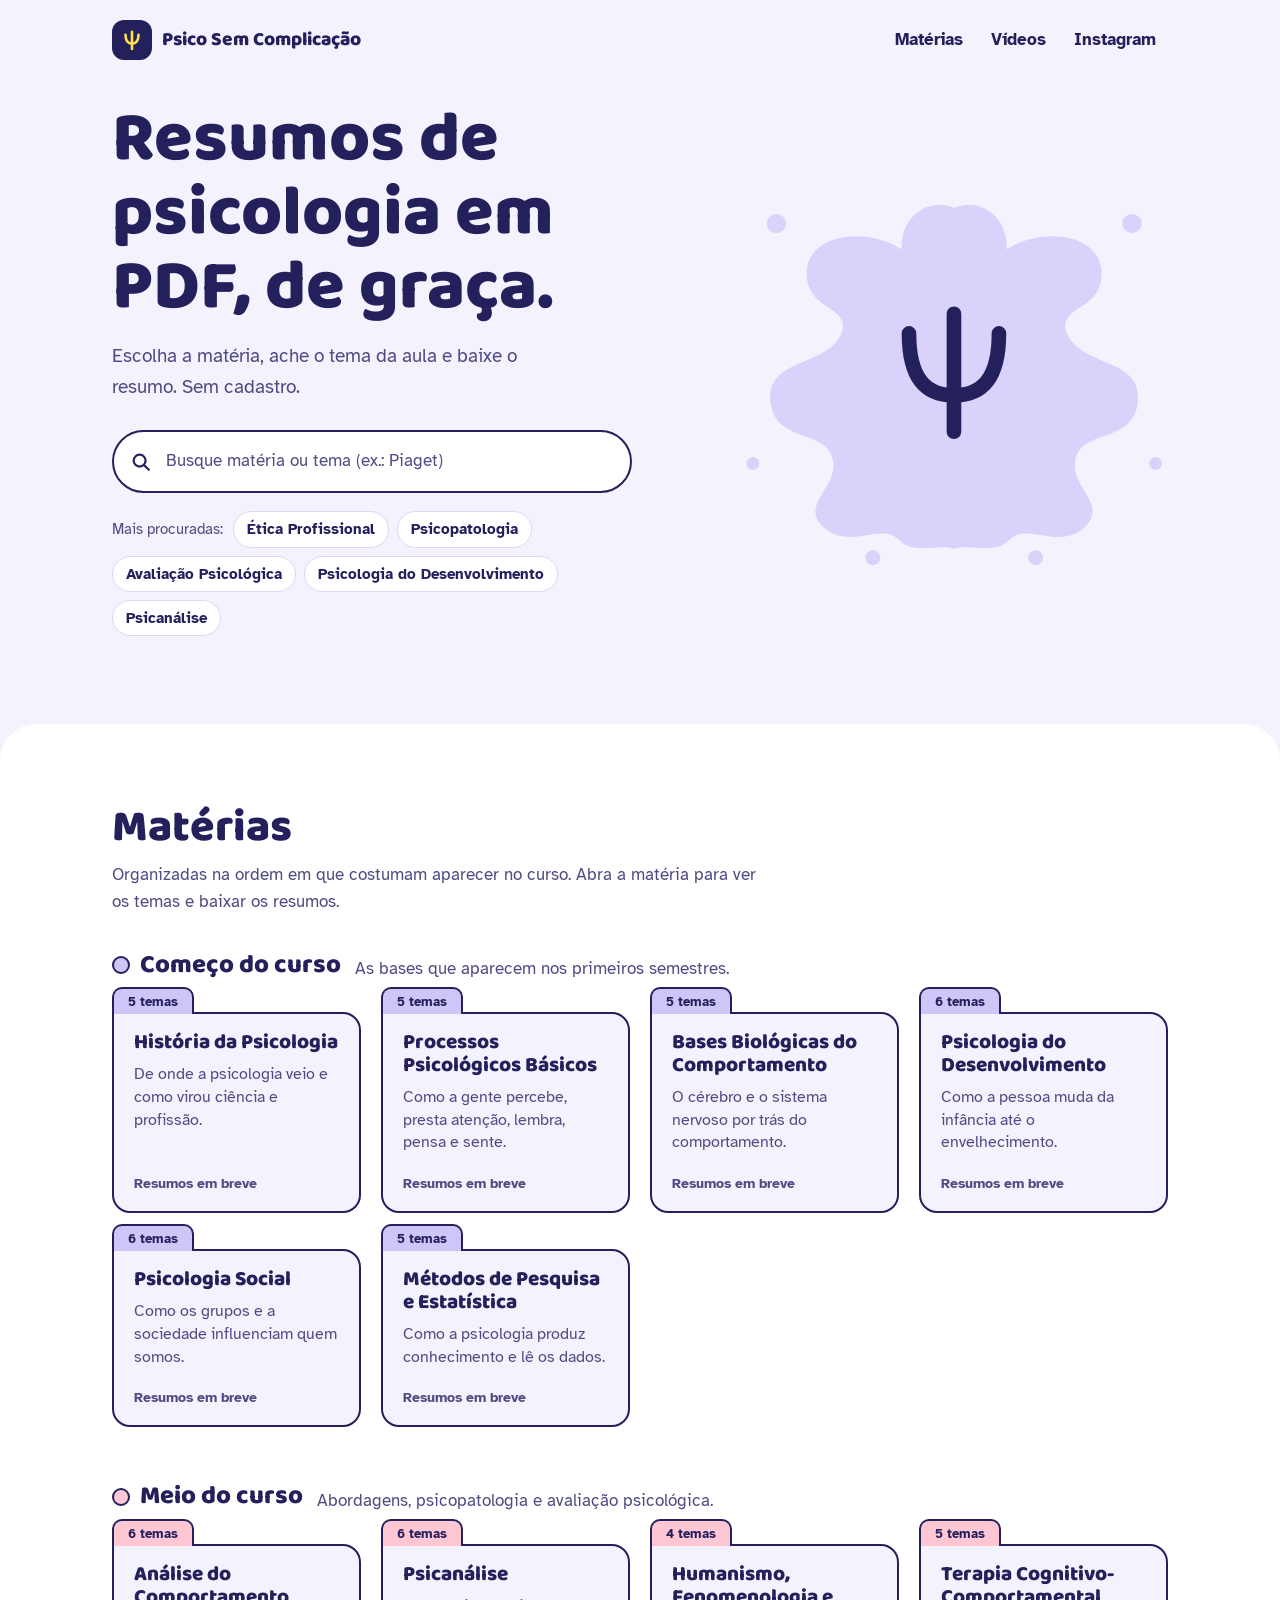
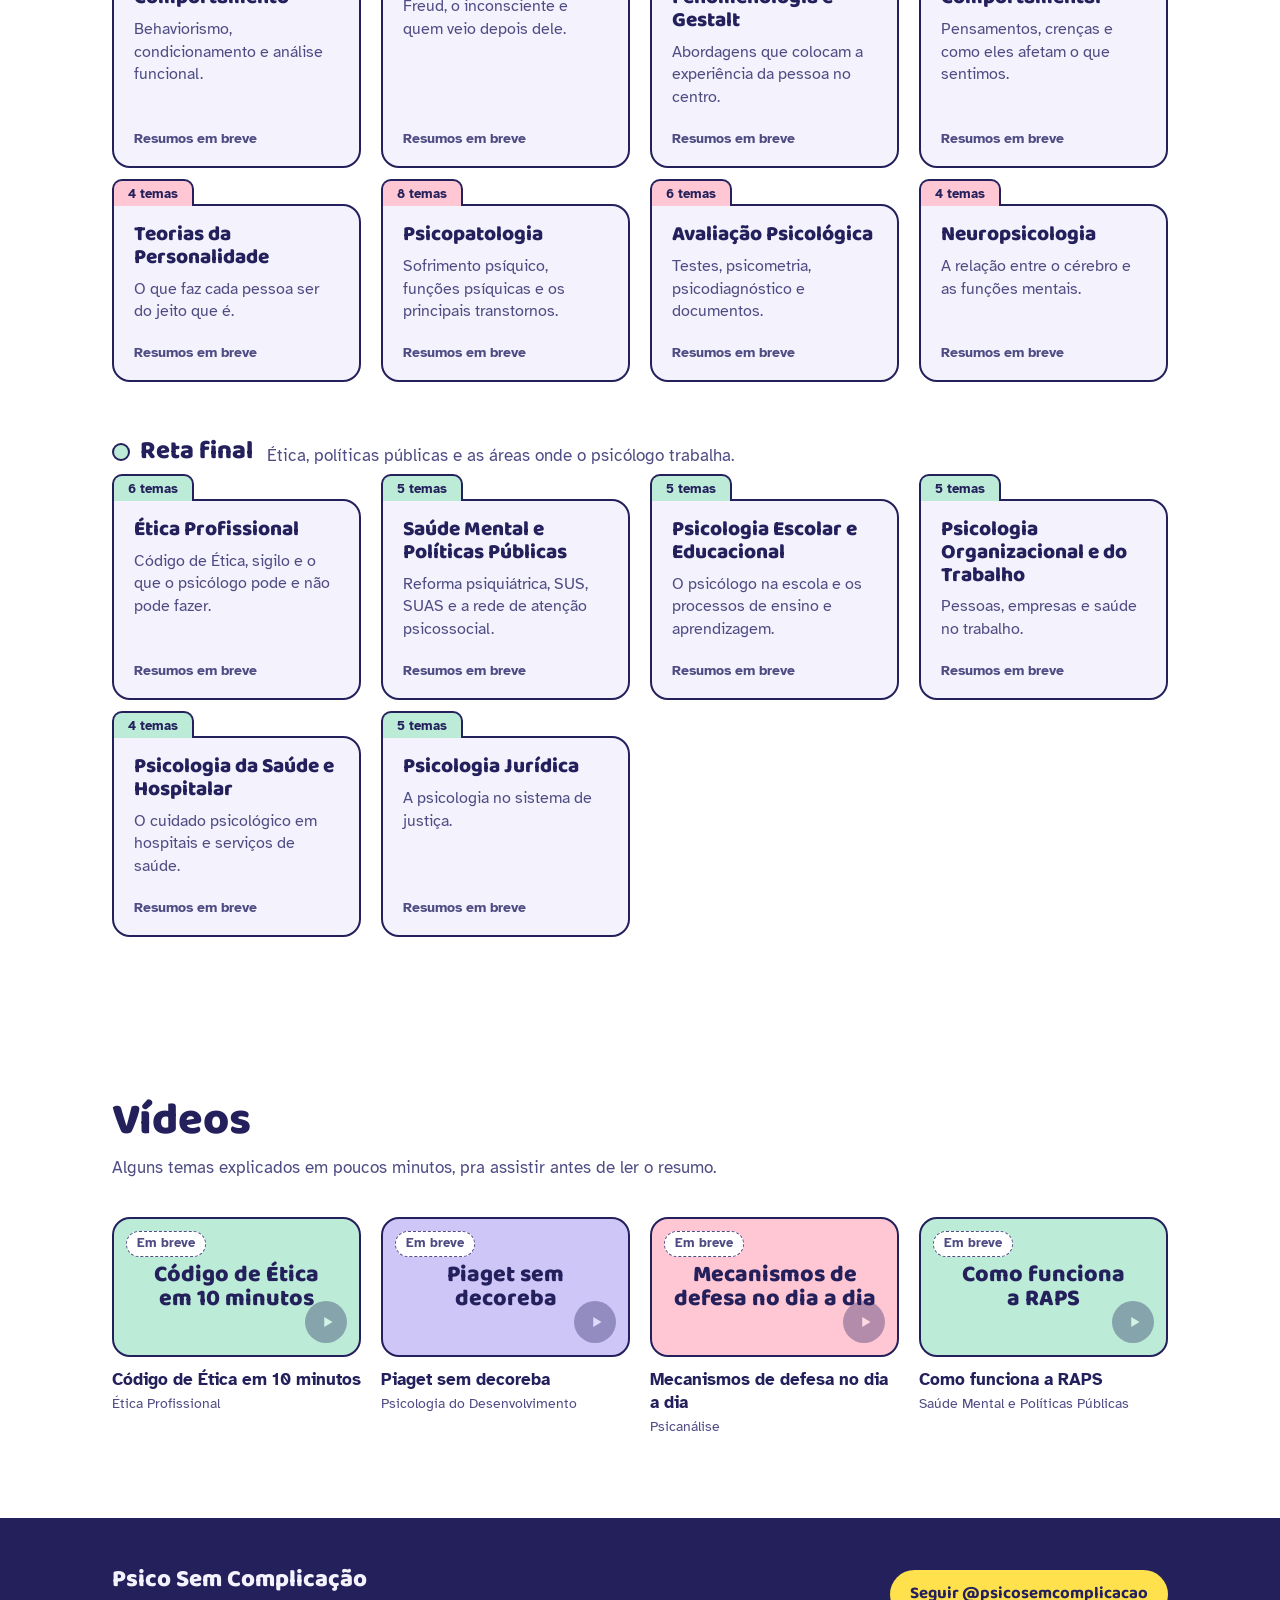
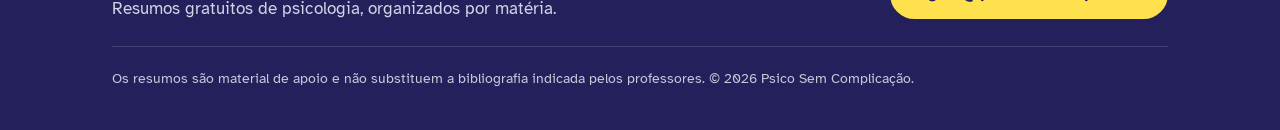
==== index.html @ 4e15bd33 "Cria site de resumos de psicologia com matérias e temas Página inicial com busca, matérias organizad" ====
<!doctype html>
<html lang="pt-BR">
<head>
  <meta charset="utf-8">
  <meta name="viewport" content="width=device-width, initial-scale=1">
  <title>Psico Sem Complicação | Resumos de psicologia em PDF</title>
  <meta name="description" content="Resumos de psicologia em PDF para baixar de graça, organizados por matéria.">
  <meta property="og:title" content="Psico Sem Complicação">
  <meta property="og:description" content="Resumos de psicologia em PDF para baixar de graça, organizados por matéria.">
  <meta name="theme-color" content="#F4F2FC">
  <link rel="icon" href="img/favicon.svg" type="image/svg+xml">
  <link rel="preconnect" href="https://fonts.googleapis.com">
  <link rel="preconnect" href="https://fonts.gstatic.com" crossorigin>
  <link rel="stylesheet" href="https://fonts.googleapis.com/css2?family=Atkinson+Hyperlegible:wght@400;700&family=Baloo+2:wght@600;700;800&display=swap">
  <link rel="stylesheet" href="css/estilo.css">
</head>
<body>
  <a class="pular" href="#conteudo">Pular para o conteúdo</a>

  <header class="topo">
    <div class="container topo-linha">
      <a class="marca" href="./" aria-label="Psico Sem Complicação, página inicial">
        <span class="marca-simbolo" aria-hidden="true">
          <svg viewBox="0 0 32 32" focusable="false"><path d="M16 6v21M8 9.5c0 8 3 11 8 11s8-3 8-11" fill="none" stroke="currentColor" stroke-width="3.2" stroke-linecap="round"/></svg>
        </span>
        <span class="marca-nome">Psico Sem Complicação</span>
      </a>
      <nav class="menu" aria-label="Principal">
        <a href="#materias">Matérias</a>
        <a href="#videos">Vídeos</a>
        <a href="https://www.instagram.com/psicosemcomplicacao/" target="_blank" rel="noopener">Instagram</a>
      </nav>
    </div>
  </header>

  <main id="conteudo">
    <section class="hero">
      <div class="container hero-grade">
        <div class="hero-arte">
          <svg class="mancha" viewBox="-200 -190 400 380" aria-hidden="true" focusable="false">
            <g fill="currentColor">
              <path transform="translate(-1 0)" d="M0-150C24-162 52-142 50-112C88-136 146-124 138-82C132-54 98-58 106-34C120 0 180-12 172 34C165 70 118 56 114 86C110 112 148 128 120 150C96 168 68 142 52 160C38 174 14 162 0 168Z"/>
              <path transform="translate(1 0) scale(-1 1)" d="M0-150C24-162 52-142 50-112C88-136 146-124 138-82C132-54 98-58 106-34C120 0 180-12 172 34C165 70 118 56 114 86C110 112 148 128 120 150C96 168 68 142 52 160C38 174 14 162 0 168Z"/>
              <circle cx="166" cy="-136" r="9"/><circle cx="-166" cy="-136" r="9"/>
              <circle cx="188" cy="88" r="6"/><circle cx="-188" cy="88" r="6"/>
              <circle cx="76" cy="176" r="7"/><circle cx="-76" cy="176" r="7"/>
            </g>
          </svg>
          <!-- Mascote: salve a imagem como img/mascote.png (de preferência com fundo transparente). -->
          <img class="mascote" src="img/mascote.png" alt="Mascote do Psico Sem Complicação"
               onerror="this.parentNode.classList.add('sem-mascote'); this.remove();">
          <svg class="mascote-reserva" viewBox="0 0 32 32" aria-hidden="true" focusable="false"><path d="M16 6v21M8 9.5c0 8 3 11 8 11s8-3 8-11" fill="none" stroke="currentColor" stroke-width="2.6" stroke-linecap="round"/></svg>
        </div>

        <div class="hero-texto">
          <h1>Resumos de psicologia em PDF, de graça.</h1>
          <p class="hero-sub">Escolha a matéria, ache o tema da aula e baixe o resumo. Sem cadastro.</p>

          <form class="busca" id="busca-form" role="search" autocomplete="off">
            <label class="sr-only" for="busca">Buscar matéria ou tema</label>
            <svg class="busca-icone" viewBox="0 0 24 24" aria-hidden="true" focusable="false"><circle cx="10.5" cy="10.5" r="6.5" fill="none" stroke="currentColor" stroke-width="2.4"/><path d="m15.5 15.5 5 5" stroke="currentColor" stroke-width="2.4" stroke-linecap="round"/></svg>
            <input id="busca" type="search" placeholder="Busque matéria ou tema (ex.: Piaget)"
                   aria-controls="busca-resultados" aria-expanded="false" aria-describedby="busca-aviso">
            <div class="busca-resultados" id="busca-resultados" hidden></div>
            <p class="sr-only" id="busca-aviso" aria-live="polite"></p>
          </form>

          <div class="atalhos" id="atalhos"></div>
        </div>
      </div>
    </section>

    <section class="secao" id="materias" aria-labelledby="materias-titulo">
      <div class="container">
        <div class="secao-cabeca">
          <h2 id="materias-titulo">Matérias</h2>
          <p>Organizadas na ordem em que costumam aparecer no curso. Abra a matéria para ver os temas e baixar os resumos.</p>
        </div>
        <div id="fases"></div>
      </div>
    </section>

    <section class="secao secao-videos" id="videos" aria-labelledby="videos-titulo">
      <div class="container">
        <div class="secao-cabeca">
          <h2 id="videos-titulo">Vídeos</h2>
          <p>Alguns temas explicados em poucos minutos, pra assistir antes de ler o resumo.</p>
        </div>
        <ul class="videos" id="videos-lista"></ul>
      </div>
    </section>
  </main>

  <footer class="rodape">
    <div class="container rodape-grade">
      <div class="rodape-marca">
        <p class="rodape-nome">Psico Sem Complicação</p>
        <p>Resumos gratuitos de psicologia, organizados por matéria.</p>
      </div>
      <a class="botao-insta" href="https://www.instagram.com/psicosemcomplicacao/" target="_blank" rel="noopener">Seguir @psicosemcomplicacao</a>
      <p class="rodape-aviso">Os resumos são material de apoio e não substituem a bibliografia indicada pelos professores. © <span id="ano">2026</span> Psico Sem Complicação.</p>
    </div>
  </footer>

  <script src="js/dados.js"></script>
  <script src="js/app.js"></script>
</body>
</html>
---- css/estilo.css ----
/*
  CORES E FONTES
  Para ajustar o site às cores do Instagram, troque os valores abaixo.
*/
:root {
  --papel: #F4F2FC;          /* fundo do site */
  --superficie: #FFFFFF;     /* fundo dos cartões */
  --tinta: #23205C;          /* texto principal e contornos */
  --tinta-suave: #4F4C84;    /* texto secundário */
  --linha: #DCD7F5;          /* bordas leves */
  --marca-texto: #FFE14D;    /* botões de baixar (cor de marca-texto) */
  --marca-texto-forte: #F7D21E;
  --rosa: #FF8BA7;
  --mancha: #D9D2FA;         /* mancha atrás do mascote */

  /* uma cor para cada fase do curso */
  --fase-comeco: #CFC6F8;
  --fase-meio: #FFC7D4;
  --fase-final: #BCEBD7;

  --fonte-titulo: 'Baloo 2', 'Arial Rounded MT Bold', ui-rounded, system-ui, sans-serif;
  --fonte-texto: 'Atkinson Hyperlegible', system-ui, -apple-system, 'Segoe UI', Roboto, sans-serif;

  --raio: 18px;
  --raio-pequeno: 12px;
  --largura: 1120px;
}

[data-fase="comeco"] { --cor-fase: var(--fase-comeco); }
[data-fase="meio"] { --cor-fase: var(--fase-meio); }
[data-fase="final"] { --cor-fase: var(--fase-final); }

/* ---------- base ---------- */

*, *::before, *::after { box-sizing: border-box; }

html { scroll-behavior: smooth; -webkit-text-size-adjust: 100%; }

body {
  margin: 0;
  background: var(--papel);
  color: var(--tinta);
  font-family: var(--fonte-texto);
  font-size: 1.0625rem;
  line-height: 1.6;
}

h1, h2, h3 {
  font-family: var(--fonte-titulo);
  font-weight: 800;
  line-height: 1.05;
  margin: 0;
  text-wrap: balance;
}

p { margin: 0; }

a { color: inherit; }

img, svg { display: block; max-width: 100%; }

ul { list-style: none; margin: 0; padding: 0; }

:focus-visible {
  outline: 3px solid var(--tinta);
  outline-offset: 3px;
  border-radius: 6px;
}

.sr-only {
  position: absolute;
  width: 1px; height: 1px;
  padding: 0; margin: -1px;
  overflow: hidden;
  clip: rect(0 0 0 0);
  white-space: nowrap;
  border: 0;
}

.pular {
  position: absolute;
  left: 16px; top: -60px;
  z-index: 10;
  padding: 10px 16px;
  background: var(--tinta);
  color: #fff;
  border-radius: var(--raio-pequeno);
  text-decoration: none;
}
.pular:focus { top: 12px; }

.container {
  width: 100%;
  max-width: var(--largura);
  margin: 0 auto;
  padding: 0 16px;
}

@media (min-width: 720px) {
  .container { padding: 0 32px; }
}

.container-estreito { max-width: 820px; }

/* ---------- topo ---------- */

.topo { padding: 18px 0; }

.topo-linha {
  display: flex;
  align-items: center;
  justify-content: space-between;
  gap: 16px;
}

.marca {
  display: flex;
  align-items: center;
  gap: 10px;
  text-decoration: none;
}

.marca-simbolo {
  display: grid;
  place-items: center;
  width: 40px; height: 40px;
  border-radius: 12px;
  background: var(--tinta);
  color: var(--marca-texto);
  flex-shrink: 0;
}
.marca-simbolo svg { width: 26px; height: 26px; }

.marca-nome {
  font-family: var(--fonte-titulo);
  font-weight: 800;
  font-size: 1.2rem;
  line-height: 1.1;
}

.menu { display: flex; gap: 4px; }

.menu a {
  padding: 8px 12px;
  border-radius: 999px;
  font-weight: 700;
  text-decoration: none;
}
.menu a:hover { background: var(--superficie); }

@media (max-width: 600px) {
  .marca-nome { font-size: 1.05rem; max-width: 9ch; }
  .menu a { padding: 8px 9px; font-size: 0.95rem; }
  .menu a[target="_blank"] { display: none; }
}

/* ---------- hero ---------- */

.hero { padding: 8px 0 56px; }

.hero-grade {
  display: grid;
  gap: 8px;
  align-items: center;
}

@media (min-width: 880px) {
  .hero { padding: 24px 0 88px; }
  .hero-grade { grid-template-columns: 1.15fr 0.85fr; gap: 48px; }
  .hero-arte { order: 2; }
}

.hero h1 {
  font-size: clamp(2.5rem, 4.2vw + 1.2rem, 4.4rem);
  max-width: 13ch;
}

.hero-sub {
  margin-top: 16px;
  font-size: 1.2rem;
  color: var(--tinta-suave);
  max-width: 34ch;
}

.hero-arte {
  position: relative;
  display: grid;
  place-items: center;
  width: min(100%, 460px);
  aspect-ratio: 1;
  margin: 0 auto;
}

@media (max-width: 879px) {
  .hero-arte { width: min(70%, 280px); }
}

.mancha {
  position: absolute;
  inset: 0;
  width: 100%;
  height: 100%;
  color: var(--mancha);
  animation: espalhar 0.9s cubic-bezier(.2, .7, .2, 1) both;
}

@keyframes espalhar {
  from { transform: scale(0.82); opacity: 0; }
}

.mascote {
  position: relative;
  width: 78%;
  height: 78%;
  object-fit: contain;
}

.mascote-reserva {
  display: none;
  position: relative;
  width: 42%;
  color: var(--tinta);
}
.sem-mascote .mascote-reserva { display: block; }

/* busca */

.busca {
  position: relative;
  margin-top: 28px;
  max-width: 520px;
}

.busca-icone {
  position: absolute;
  left: 18px; top: 50%;
  width: 22px; height: 22px;
  transform: translateY(-50%);
  pointer-events: none;
}

.busca input {
  width: 100%;
  padding: 16px 18px 16px 52px;
  font: inherit;
  font-size: 1.05rem;
  color: var(--tinta);
  background: var(--superficie);
  border: 2px solid var(--tinta);
  border-radius: 999px;
  -webkit-appearance: none;
  appearance: none;
}
.busca input::placeholder { color: var(--tinta-suave); opacity: 1; }
.busca input:focus { outline: none; box-shadow: 0 0 0 4px var(--marca-texto); }

.busca-resultados {
  position: absolute;
  left: 0; right: 0;
  top: calc(100% + 8px);
  z-index: 5;
  max-height: min(60vh, 440px);
  overflow-y: auto;
  padding: 6px;
  background: var(--superficie);
  border: 2px solid var(--tinta);
  border-radius: var(--raio);
  box-shadow: 0 18px 40px -18px rgba(35, 32, 92, 0.45);
}

.busca-resultados a {
  display: flex;
  align-items: center;
  justify-content: space-between;
  gap: 12px;
  padding: 10px 12px;
  border-radius: var(--raio-pequeno);
  text-decoration: none;
}
.busca-resultados a:hover,
.busca-resultados a:focus-visible { background: var(--papel); outline: none; }

.resultado-texto { display: flex; flex-direction: column; min-width: 0; }
.resultado-titulo { font-weight: 700; line-height: 1.3; }
.resultado-detalhe { font-size: 0.9rem; color: var(--tinta-suave); }

.busca-vazia { padding: 12px; color: var(--tinta-suave); }

.atalhos {
  display: flex;
  flex-wrap: wrap;
  align-items: center;
  gap: 8px;
  margin-top: 18px;
  max-width: 560px;
}

.atalhos-rotulo { font-size: 0.95rem; color: var(--tinta-suave); margin-right: 2px; }

.atalhos a {
  padding: 5px 13px;
  font-size: 0.95rem;
  font-weight: 700;
  text-decoration: none;
  background: var(--superficie);
  border: 1.5px solid var(--linha);
  border-radius: 999px;
}
.atalhos a:hover { border-color: var(--tinta); }

/* ---------- selos ---------- */

.selo-breve,
.selo-pronto,
.selo-materia {
  flex-shrink: 0;
  padding: 3px 10px;
  font-size: 0.8rem;
  font-weight: 700;
  line-height: 1.4;
  white-space: nowrap;
  border-radius: 999px;
}

.selo-breve {
  color: var(--tinta-suave);
  border: 1.5px dashed currentColor;
}

.selo-pronto { background: var(--marca-texto); }

.selo-materia { background: var(--papel); border: 1.5px solid var(--linha); }

/* ---------- seções ---------- */

.secao { padding: 56px 0; }

@media (min-width: 880px) {
  .secao { padding: 80px 0; }
}

.secao-cabeca { max-width: 60ch; margin-bottom: 36px; }

.secao-cabeca h2 { font-size: clamp(2rem, 2vw + 1.4rem, 2.8rem); }

.secao-cabeca p { margin-top: 10px; color: var(--tinta-suave); }

#materias { background: var(--superficie); border-radius: 36px 36px 0 0; }

/* ---------- fases e matérias ---------- */

.fase + .fase { margin-top: 56px; }

.fase-cabeca {
  display: flex;
  flex-wrap: wrap;
  align-items: baseline;
  gap: 4px 14px;
  margin-bottom: 30px;
}

.fase-cabeca h2 {
  display: flex;
  align-items: center;
  gap: 10px;
  font-size: 1.6rem;
}

.fase-cabeca h2::before {
  content: '';
  width: 18px; height: 18px;
  border-radius: 50%;
  background: var(--cor-fase);
  border: 2px solid var(--tinta);
}

.fase-cabeca p { color: var(--tinta-suave); }

.materias {
  display: grid;
  grid-template-columns: repeat(auto-fill, minmax(240px, 1fr));
  gap: 36px 20px;
}

/* cartão em forma de divisória de fichário: a aba mostra quantos temas tem */
.materia {
  position: relative;
  display: block;
  height: 100%;
  text-decoration: none;
}

.materia-aba {
  position: absolute;
  left: 0; bottom: 100%;
  padding: 3px 14px 1px;
  font-size: 0.82rem;
  font-weight: 700;
  background: var(--cor-fase);
  border: 2px solid var(--tinta);
  border-bottom: 0;
  border-radius: 10px 10px 0 0;
  transform: translateY(2px);
}

.materia-corpo {
  display: flex;
  flex-direction: column;
  gap: 8px;
  height: 100%;
  padding: 18px 20px 16px;
  background: var(--papel);
  border: 2px solid var(--tinta);
  border-radius: 0 var(--raio) var(--raio) var(--raio);
  transition: transform 0.15s ease, box-shadow 0.15s ease;
}

.materia:hover .materia-corpo,
.materia:focus-visible .materia-corpo {
  transform: translateY(-3px);
  box-shadow: 0 6px 0 var(--tinta);
}

.materia:focus-visible { outline: none; }
.materia:focus-visible .materia-corpo { outline: 3px solid var(--marca-texto); outline-offset: 2px; }

.materia-nome {
  font-family: var(--fonte-titulo);
  font-weight: 800;
  font-size: 1.3rem;
  line-height: 1.1;
}

.materia-descricao { color: var(--tinta-suave); font-size: 0.98rem; line-height: 1.45; }

.materia-status {
  margin-top: auto;
  padding-top: 10px;
  font-size: 0.9rem;
  font-weight: 700;
  color: var(--tinta-suave);
}

.materia-status.tem-resumo { color: var(--tinta); }
.materia-status.tem-resumo::before {
  content: '';
  display: inline-block;
  width: 10px; height: 10px;
  margin-right: 7px;
  border-radius: 50%;
  background: var(--marca-texto);
  border: 1.5px solid var(--tinta);
  vertical-align: 0;
}

/* ---------- vídeos ---------- */

.videos {
  display: grid;
  grid-auto-flow: column;
  grid-auto-columns: minmax(260px, 78%);
  gap: 16px;
  overflow-x: auto;
  scroll-snap-type: x mandatory;
  padding-bottom: 12px;
  margin: 0 -16px;
  padding-left: 16px;
  padding-right: 16px;
}

.videos > li { scroll-snap-align: start; }

@media (min-width: 720px) {
  .videos {
    grid-auto-flow: row;
    grid-template-columns: repeat(2, 1fr);
    overflow: visible;
    margin: 0;
    padding: 0;
    gap: 28px 20px;
  }
}

@media (min-width: 1000px) {
  .videos { grid-template-columns: repeat(4, 1fr); }
}

.video {
  display: flex;
  flex-direction: column;
  gap: 12px;
  text-decoration: none;
}

.video-capa {
  position: relative;
  display: grid;
  place-items: center;
  aspect-ratio: 16 / 9;
  overflow: hidden;
  padding: 16px;
  background: var(--cor-fase, var(--fase-comeco));
  border: 2px solid var(--tinta);
  border-radius: var(--raio);
}

.video-capa img {
  position: absolute;
  inset: 0;
  width: 100%;
  height: 100%;
  object-fit: cover;
}

.video-titulo-capa {
  font-family: var(--fonte-titulo);
  font-weight: 800;
  font-size: 1.45rem;
  line-height: 1.05;
  text-align: center;
  text-wrap: balance;
}

.video-play {
  position: absolute;
  right: 12px; bottom: 12px;
  display: grid;
  place-items: center;
  width: 42px; height: 42px;
  border-radius: 50%;
  background: var(--tinta);
  color: var(--superficie);
}
.video-play svg { width: 22px; height: 22px; margin-left: 2px; }

.video-capa .selo-breve {
  position: absolute;
  left: 12px; top: 12px;
  background: var(--superficie);
}

.video:hover .video-play { background: var(--rosa); color: var(--tinta); }
.video-breve .video-play { opacity: 0.35; }

.video-info { display: flex; flex-direction: column; }
.video-nome { font-weight: 700; line-height: 1.35; }
.video-materia { font-size: 0.9rem; color: var(--tinta-suave); }

.secao-videos { background: var(--superficie); }

/* ---------- página da matéria ---------- */

.pagina-materia { padding: 8px 0 72px; }

.voltar {
  display: inline-flex;
  align-items: center;
  gap: 4px;
  padding: 6px 12px 6px 6px;
  margin-left: -6px;
  font-weight: 700;
  text-decoration: none;
  border-radius: 999px;
}
.voltar svg { width: 22px; height: 22px; }
.voltar:hover { background: var(--superficie); }

.materia-cabeca {
  position: relative;
  margin: 20px 0 32px;
  padding: 28px 24px 26px;
  background: var(--cor-fase);
  border: 2px solid var(--tinta);
  border-radius: var(--raio);
}

@media (min-width: 720px) {
  .materia-cabeca { padding: 36px 40px 34px; }
}

.selo-fase {
  display: inline-block;
  padding: 2px 12px;
  margin-bottom: 14px;
  font-size: 0.9rem;
  font-weight: 700;
  background: var(--superficie);
  border: 1.5px solid var(--tinta);
  border-radius: 999px;
}

.materia-cabeca h1 { font-size: clamp(2.1rem, 3vw + 1.3rem, 3.2rem); }

.materia-intro { margin-top: 12px; font-size: 1.15rem; max-width: 50ch; }

.materia-contagem { margin-top: 14px; font-weight: 700; }

.topicos { display: grid; gap: 12px; }

/* cada tema é um espaço reservado: pontilhado enquanto o resumo não existe */
.topico {
  display: flex;
  align-items: center;
  gap: 16px;
  padding: 14px 16px;
  background: transparent;
  border: 2px dashed var(--linha);
  border-radius: var(--raio-pequeno);
  scroll-margin: 120px;
}

.topico-pronto {
  background: var(--superficie);
  border: 2px solid var(--tinta);
}

.topico-destaque { box-shadow: 0 0 0 4px var(--marca-texto); }

.topico-arquivo {
  position: relative;
  flex-shrink: 0;
  display: grid;
  place-items: end center;
  width: 34px; height: 42px;
  padding-bottom: 5px;
  background: var(--superficie);
  border: 2px solid var(--tinta-suave);
  border-radius: 4px 12px 4px 4px;
  opacity: 0.55;
}
.topico-arquivo span {
  font-size: 0.6rem;
  font-weight: 700;
  letter-spacing: 0.02em;
}

.topico-pronto .topico-arquivo {
  border-color: var(--tinta);
  background: var(--cor-fase);
  opacity: 1;
}

.topico-titulo {
  flex: 1;
  min-width: 0;
  font-weight: 700;
  line-height: 1.35;
}
.topico:not(.topico-pronto) .topico-titulo { color: var(--tinta-suave); }

.botao-baixar {
  display: inline-flex;
  align-items: center;
  gap: 8px;
  flex-shrink: 0;
  padding: 9px 16px 9px 13px;
  font-family: var(--fonte-titulo);
  font-weight: 700;
  font-size: 1.02rem;
  line-height: 1.2;
  text-decoration: none;
  color: var(--tinta);
  background: var(--marca-texto);
  border: 2px solid var(--tinta);
  border-radius: 999px;
}
.botao-baixar svg { width: 20px; height: 20px; }
.botao-baixar:hover { background: var(--marca-texto-forte); }

@media (max-width: 560px) {
  .topico-pronto { flex-wrap: wrap; }
  .topico-pronto .topico-titulo { flex-basis: calc(100% - 50px); }
  .topico .botao-baixar { margin-left: 50px; }
}

.botao-secundario {
  display: inline-block;
  padding: 10px 18px;
  font-weight: 700;
  text-decoration: none;
  background: var(--superficie);
  border: 2px solid var(--tinta);
  border-radius: 999px;
}
.botao-secundario:hover { background: var(--papel); }

.aviso-insta {
  display: flex;
  flex-wrap: wrap;
  align-items: center;
  justify-content: space-between;
  gap: 14px 20px;
  margin-top: 32px;
  padding: 20px 22px;
  background: var(--superficie);
  border-radius: var(--raio);
}

.outras { margin-top: 48px; }
.outras h2 { font-size: 1.4rem; margin-bottom: 14px; }
.outras ul { display: flex; flex-wrap: wrap; gap: 8px; }
.outras a {
  display: inline-block;
  padding: 6px 14px;
  font-weight: 700;
  text-decoration: none;
  background: var(--superficie);
  border: 1.5px solid var(--linha);
  border-radius: 999px;
}
.outras a:hover { border-color: var(--tinta); }

.nao-encontrada { padding: 48px 0; }
.nao-encontrada h1 { font-size: 2.4rem; }
.nao-encontrada p { margin: 12px 0 24px; color: var(--tinta-suave); }

/* ---------- rodapé ---------- */

.rodape {
  padding: 48px 0 40px;
  background: var(--tinta);
  color: var(--papel);
}

.rodape-grade {
  display: grid;
  gap: 24px;
  align-items: center;
}

@media (min-width: 720px) {
  .rodape-grade { grid-template-columns: 1fr auto; }
  .rodape-aviso { grid-column: 1 / -1; }
}

.rodape-nome {
  font-family: var(--fonte-titulo);
  font-weight: 800;
  font-size: 1.5rem;
  line-height: 1.2;
}

.rodape-marca p + p { opacity: 0.85; }

.botao-insta {
  justify-self: start;
  padding: 11px 20px;
  font-family: var(--fonte-titulo);
  font-weight: 700;
  font-size: 1.05rem;
  color: var(--tinta);
  text-decoration: none;
  background: var(--marca-texto);
  border-radius: 999px;
}
.botao-insta:hover { background: var(--superficie); }
.rodape :focus-visible { outline-color: var(--marca-texto); }

.rodape-aviso {
  padding-top: 20px;
  font-size: 0.9rem;
  border-top: 1px solid rgba(244, 242, 252, 0.2);
  opacity: 0.8;
}

/* ---------- movimento reduzido ---------- */

@media (prefers-reduced-motion: reduce) {
  html { scroll-behavior: auto; }
  *, *::before, *::after {
    animation: none !important;
    transition: none !important;
  }
}
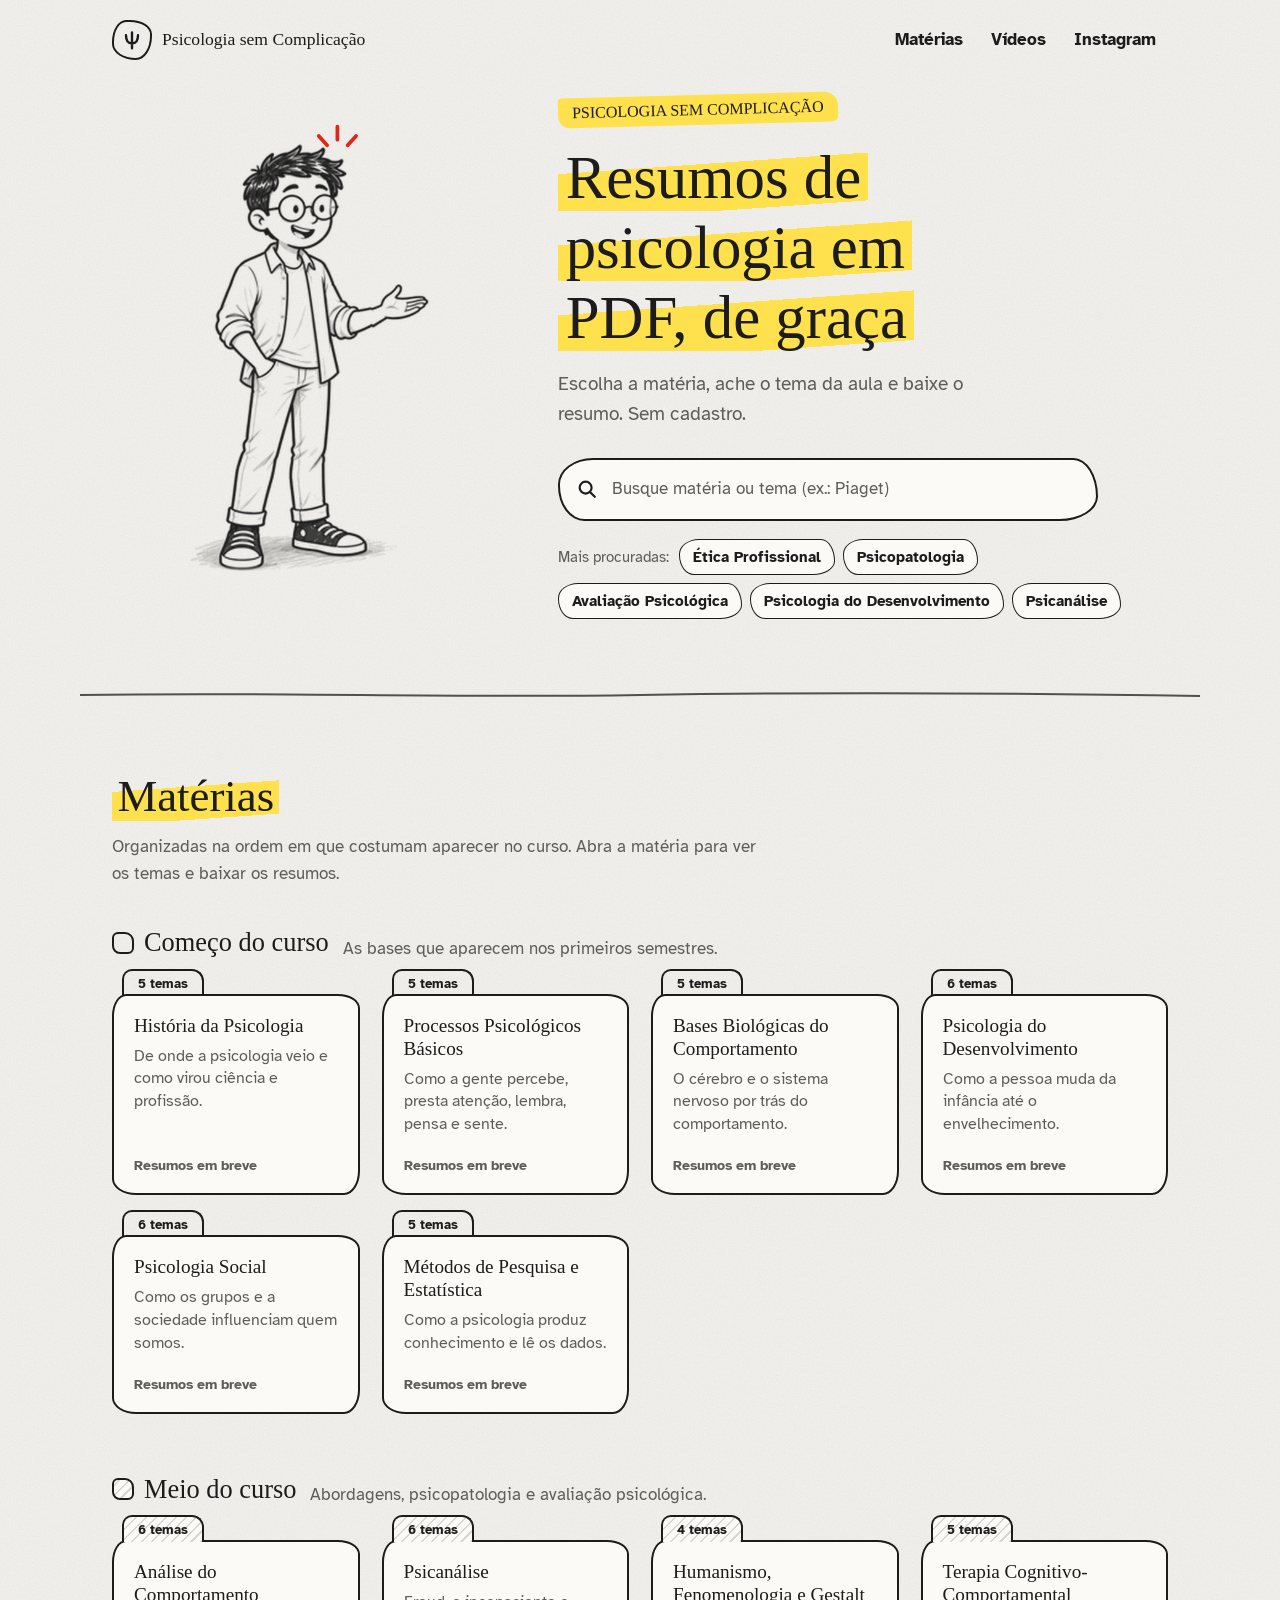
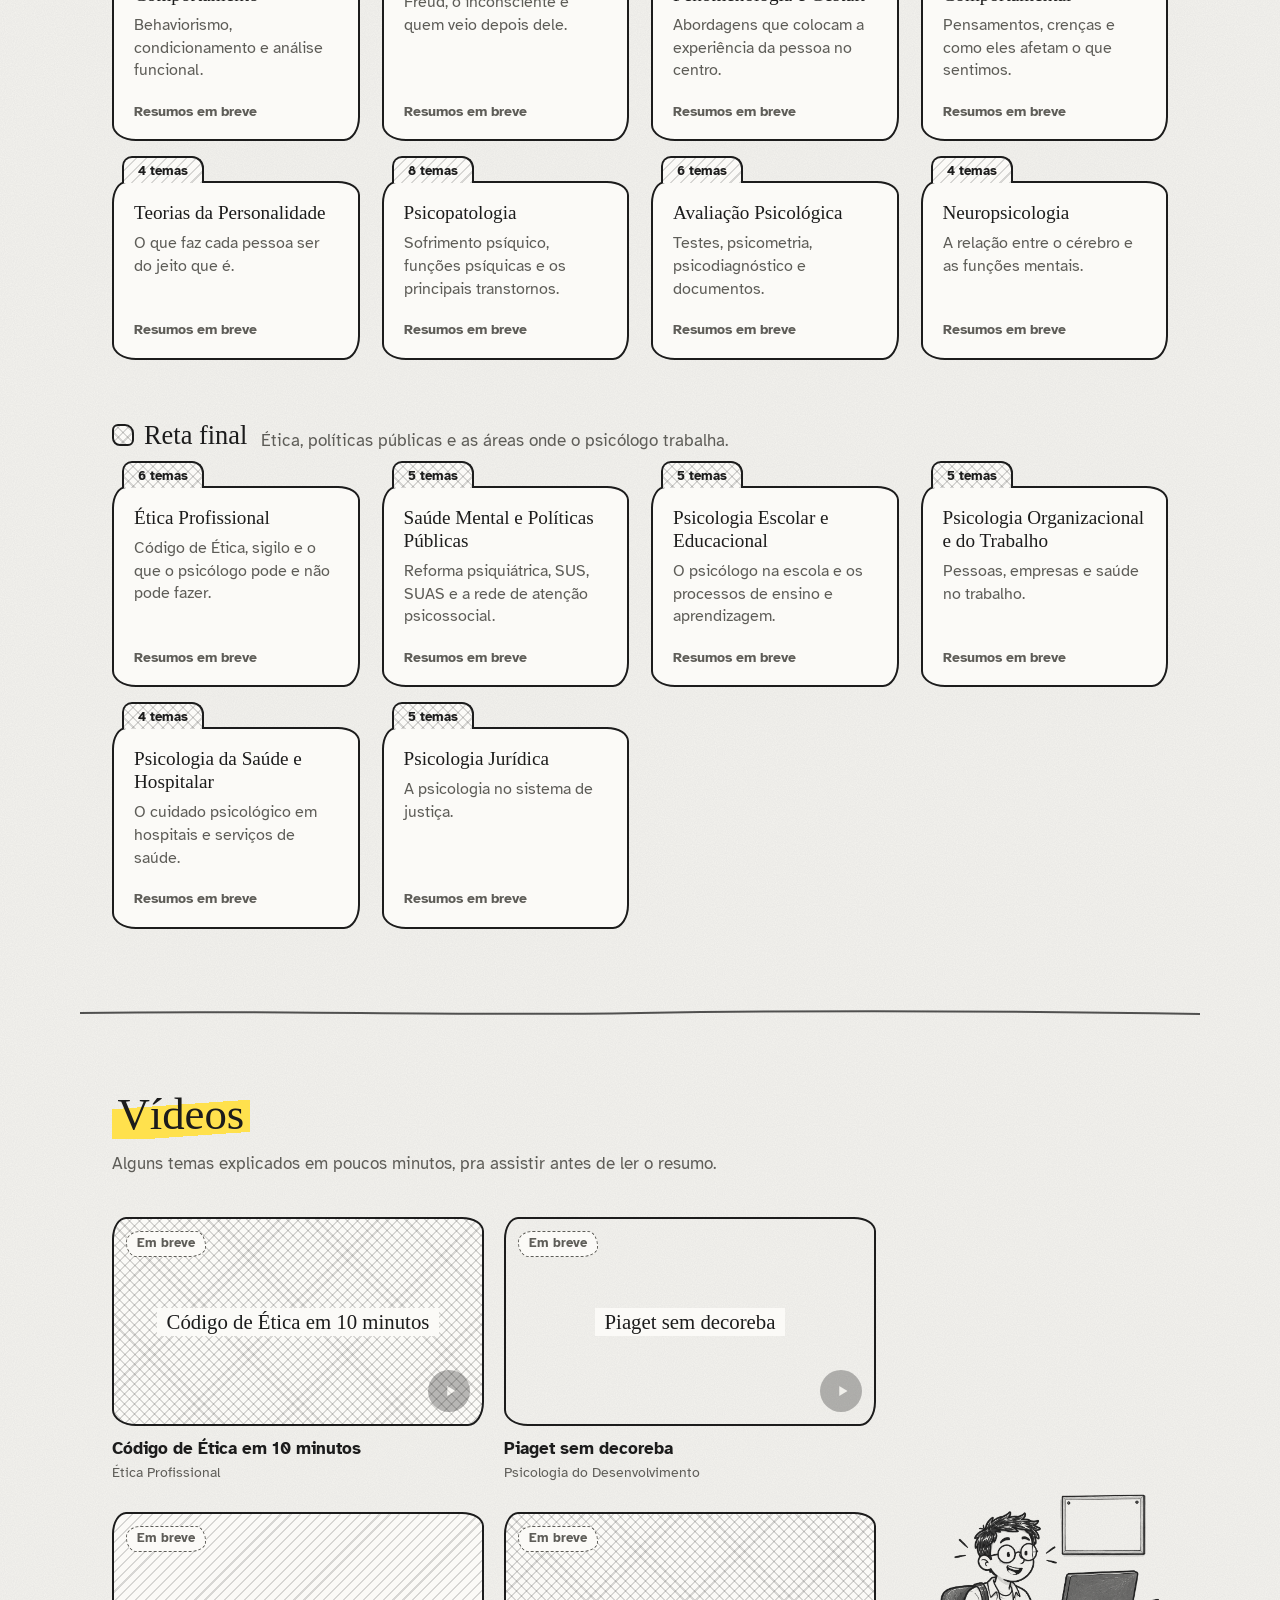
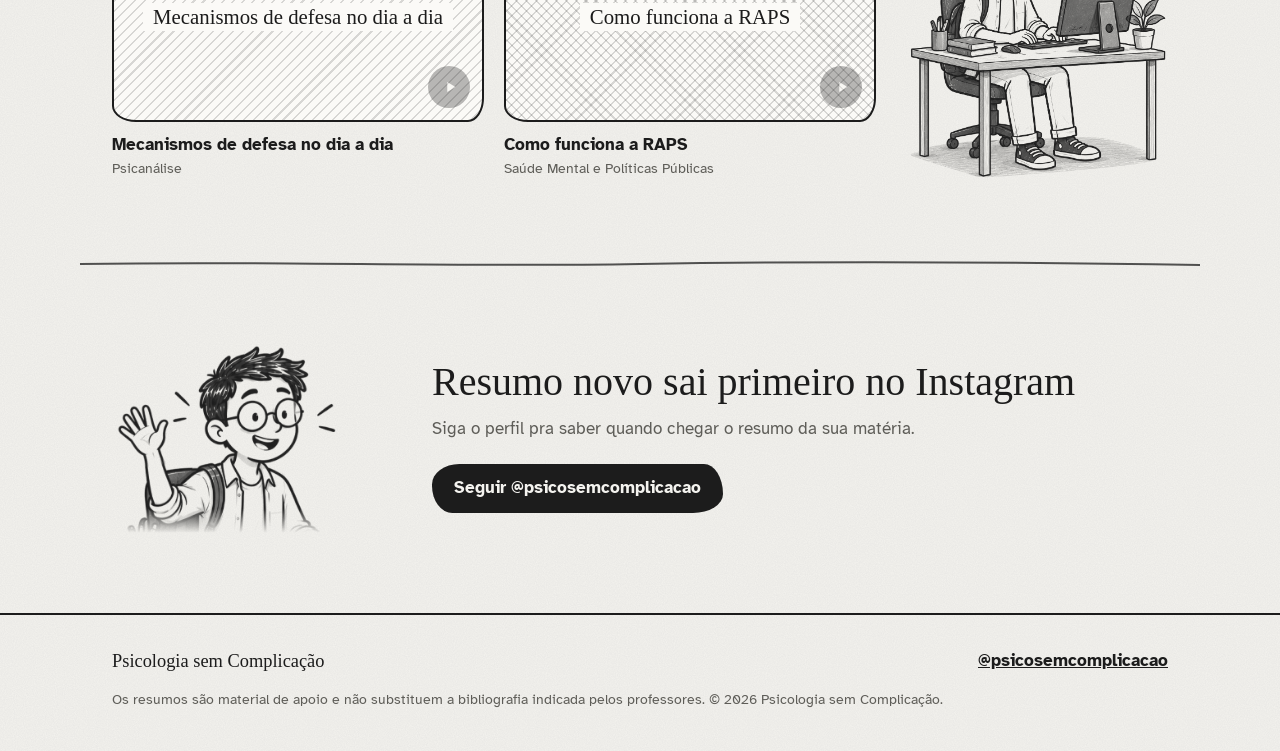
==== commit 6c2e151e: "Aplica a identidade do Instagram: mascote, traço a lápis e marca-texto Mascote em quatro poses (img/" ====
--- a/index.html
+++ b/index.html
@@ -3,15 +3,16 @@
 <head>
   <meta charset="utf-8">
   <meta name="viewport" content="width=device-width, initial-scale=1">
-  <title>Psico Sem Complicação | Resumos de psicologia em PDF</title>
+  <title>Psicologia sem Complicação | Resumos de psicologia em PDF</title>
   <meta name="description" content="Resumos de psicologia em PDF para baixar de graça, organizados por matéria.">
-  <meta property="og:title" content="Psico Sem Complicação">
+  <meta property="og:title" content="Psicologia sem Complicação">
   <meta property="og:description" content="Resumos de psicologia em PDF para baixar de graça, organizados por matéria.">
-  <meta name="theme-color" content="#F4F2FC">
+  <meta property="og:image" content="img/mascote/apresentando.png">
+  <meta name="theme-color" content="#F4F3EF">
   <link rel="icon" href="img/favicon.svg" type="image/svg+xml">
   <link rel="preconnect" href="https://fonts.googleapis.com">
   <link rel="preconnect" href="https://fonts.gstatic.com" crossorigin>
-  <link rel="stylesheet" href="https://fonts.googleapis.com/css2?family=Atkinson+Hyperlegible:wght@400;700&family=Baloo+2:wght@600;700;800&display=swap">
+  <link rel="stylesheet" href="https://fonts.googleapis.com/css2?family=Atkinson+Hyperlegible:wght@400;700&family=Permanent+Marker&display=swap">
   <link rel="stylesheet" href="css/estilo.css">
 </head>
 <body>
@@ -19,11 +20,11 @@
 
   <header class="topo">
     <div class="container topo-linha">
-      <a class="marca" href="./" aria-label="Psico Sem Complicação, página inicial">
+      <a class="marca" href="./" aria-label="Psicologia sem Complicação, página inicial">
         <span class="marca-simbolo" aria-hidden="true">
           <svg viewBox="0 0 32 32" focusable="false"><path d="M16 6v21M8 9.5c0 8 3 11 8 11s8-3 8-11" fill="none" stroke="currentColor" stroke-width="3.2" stroke-linecap="round"/></svg>
         </span>
-        <span class="marca-nome">Psico Sem Complicação</span>
+        <span class="marca-nome">Psicologia sem Complicação</span>
       </a>
       <nav class="menu" aria-label="Principal">
         <a href="#materias">Matérias</a>
@@ -37,23 +38,14 @@
     <section class="hero">
       <div class="container hero-grade">
         <div class="hero-arte">
-          <svg class="mancha" viewBox="-200 -190 400 380" aria-hidden="true" focusable="false">
-            <g fill="currentColor">
-              <path transform="translate(-1 0)" d="M0-150C24-162 52-142 50-112C88-136 146-124 138-82C132-54 98-58 106-34C120 0 180-12 172 34C165 70 118 56 114 86C110 112 148 128 120 150C96 168 68 142 52 160C38 174 14 162 0 168Z"/>
-              <path transform="translate(1 0) scale(-1 1)" d="M0-150C24-162 52-142 50-112C88-136 146-124 138-82C132-54 98-58 106-34C120 0 180-12 172 34C165 70 118 56 114 86C110 112 148 128 120 150C96 168 68 142 52 160C38 174 14 162 0 168Z"/>
-              <circle cx="166" cy="-136" r="9"/><circle cx="-166" cy="-136" r="9"/>
-              <circle cx="188" cy="88" r="6"/><circle cx="-188" cy="88" r="6"/>
-              <circle cx="76" cy="176" r="7"/><circle cx="-76" cy="176" r="7"/>
-            </g>
-          </svg>
-          <!-- Mascote: salve a imagem como img/mascote.png (de preferência com fundo transparente). -->
-          <img class="mascote" src="img/mascote.png" alt="Mascote do Psico Sem Complicação"
-               onerror="this.parentNode.classList.add('sem-mascote'); this.remove();">
-          <svg class="mascote-reserva" viewBox="0 0 32 32" aria-hidden="true" focusable="false"><path d="M16 6v21M8 9.5c0 8 3 11 8 11s8-3 8-11" fill="none" stroke="currentColor" stroke-width="2.6" stroke-linecap="round"/></svg>
+          <svg class="destaque-tracos" viewBox="0 0 60 60" aria-hidden="true" focusable="false"><path d="M30 6v14M10 16l9 10M50 16l-9 10" fill="none" stroke="currentColor" stroke-width="4" stroke-linecap="round"/></svg>
+          <!-- Para trocar o mascote, substitua as imagens da pasta img/mascote/ (fundo transparente). -->
+          <img class="mascote" src="img/mascote/apresentando.png" alt="O mascote do Psicologia sem Complicação, de óculos, apresentando a página" width="440" height="748">
         </div>
 
         <div class="hero-texto">
-          <h1>Resumos de psicologia em PDF, de graça.</h1>
+          <p class="faixa">Psicologia sem Complicação</p>
+          <h1><span class="marca-texto-fundo">Resumos de psicologia em PDF, de graça</span></h1>
           <p class="hero-sub">Escolha a matéria, ache o tema da aula e baixe o resumo. Sem cadastro.</p>
 
           <form class="busca" id="busca-form" role="search" autocomplete="off">
@@ -73,32 +65,43 @@
     <section class="secao" id="materias" aria-labelledby="materias-titulo">
       <div class="container">
         <div class="secao-cabeca">
-          <h2 id="materias-titulo">Matérias</h2>
+          <h2 id="materias-titulo"><span class="marca-texto-fundo">Matérias</span></h2>
           <p>Organizadas na ordem em que costumam aparecer no curso. Abra a matéria para ver os temas e baixar os resumos.</p>
         </div>
         <div id="fases"></div>
       </div>
     </section>
 
-    <section class="secao secao-videos" id="videos" aria-labelledby="videos-titulo">
-      <div class="container">
-        <div class="secao-cabeca">
-          <h2 id="videos-titulo">Vídeos</h2>
-          <p>Alguns temas explicados em poucos minutos, pra assistir antes de ler o resumo.</p>
+    <section class="secao" id="videos" aria-labelledby="videos-titulo">
+      <div class="container videos-grade">
+        <div>
+          <div class="secao-cabeca">
+            <h2 id="videos-titulo"><span class="marca-texto-fundo">Vídeos</span></h2>
+            <p>Alguns temas explicados em poucos minutos, pra assistir antes de ler o resumo.</p>
+          </div>
+          <ul class="videos" id="videos-lista"></ul>
         </div>
-        <ul class="videos" id="videos-lista"></ul>
+        <img class="videos-arte" src="img/mascote/estudando.png" alt="" width="905" height="1005" loading="lazy">
+      </div>
+    </section>
+
+    <section class="secao" aria-labelledby="insta-titulo">
+      <div class="container chamada-insta">
+        <img src="img/mascote/acenando.png" alt="" width="545" height="470" loading="lazy">
+        <div>
+          <h2 id="insta-titulo">Resumo novo sai primeiro no Instagram</h2>
+          <p>Siga o perfil pra saber quando chegar o resumo da sua matéria.</p>
+          <a class="botao-insta" href="https://www.instagram.com/psicosemcomplicacao/" target="_blank" rel="noopener">Seguir @psicosemcomplicacao</a>
+        </div>
       </div>
     </section>
   </main>
 
   <footer class="rodape">
     <div class="container rodape-grade">
-      <div class="rodape-marca">
-        <p class="rodape-nome">Psico Sem Complicação</p>
-        <p>Resumos gratuitos de psicologia, organizados por matéria.</p>
-      </div>
-      <a class="botao-insta" href="https://www.instagram.com/psicosemcomplicacao/" target="_blank" rel="noopener">Seguir @psicosemcomplicacao</a>
-      <p class="rodape-aviso">Os resumos são material de apoio e não substituem a bibliografia indicada pelos professores. © <span id="ano">2026</span> Psico Sem Complicação.</p>
+      <p class="rodape-nome">Psicologia sem Complicação</p>
+      <a href="https://www.instagram.com/psicosemcomplicacao/" target="_blank" rel="noopener">@psicosemcomplicacao</a>
+      <p class="rodape-aviso">Os resumos são material de apoio e não substituem a bibliografia indicada pelos professores. © <span id="ano">2026</span> Psicologia sem Complicação.</p>
     </div>
   </footer>
 
--- a/css/estilo.css
+++ b/css/estilo.css
@@ -1,34 +1,32 @@
 /*
   CORES E FONTES
-  Para ajustar o site às cores do Instagram, troque os valores abaixo.
+  O visual segue o traço do mascote: lápis preto em papel off-white.
+  O amarelo de marca-texto aparece nos títulos e no que dá para baixar; o vermelho só em tracinhos de destaque.
 */
 :root {
-  --papel: #F4F2FC;          /* fundo do site */
-  --superficie: #FFFFFF;     /* fundo dos cartões */
-  --tinta: #23205C;          /* texto principal e contornos */
-  --tinta-suave: #4F4C84;    /* texto secundário */
-  --linha: #DCD7F5;          /* bordas leves */
-  --marca-texto: #FFE14D;    /* botões de baixar (cor de marca-texto) */
+  --papel: #F4F3EF;          /* fundo do site, mesmo tom do papel dos desenhos */
+  --papel-claro: #FBFAF7;    /* fundo dos cartões */
+  --tinta: #1C1C1C;          /* texto e contornos */
+  --grafite: #5E5D58;        /* texto secundário */
+  --linha: #CFCDC6;          /* bordas leves e pontilhados */
+  --marca-texto: #FFE14D;    /* botões de baixar */
   --marca-texto-forte: #F7D21E;
-  --rosa: #FF8BA7;
-  --mancha: #D9D2FA;         /* mancha atrás do mascote */
-
-  /* uma cor para cada fase do curso */
-  --fase-comeco: #CFC6F8;
-  --fase-meio: #FFC7D4;
-  --fase-final: #BCEBD7;
-
-  --fonte-titulo: 'Baloo 2', 'Arial Rounded MT Bold', ui-rounded, system-ui, sans-serif;
+  --vermelho: #E0261B;       /* tracinhos de destaque, como nas artes */
+
+  --fonte-titulo: 'Permanent Marker', 'Comic Sans MS', 'Marker Felt', cursive;
   --fonte-texto: 'Atkinson Hyperlegible', system-ui, -apple-system, 'Segoe UI', Roboto, sans-serif;
 
-  --raio: 18px;
-  --raio-pequeno: 12px;
+  /* contorno "feito à mão": cantos levemente irregulares */
+  --rabisco: 14px 22px 16px 24px / 22px 14px 24px 16px;
+  --rabisco-pilula: 40px 28px 44px 30px / 30px 44px 28px 40px;
+
   --largura: 1120px;
 }
 
-[data-fase="comeco"] { --cor-fase: var(--fase-comeco); }
-[data-fase="meio"] { --cor-fase: var(--fase-meio); }
-[data-fase="final"] { --cor-fase: var(--fase-final); }
+/* cada fase do curso tem um hachurado de lápis diferente */
+[data-fase="comeco"] { --hachura: transparent; }
+[data-fase="meio"] { --hachura: repeating-linear-gradient(-45deg, rgba(28, 28, 28, .16) 0 1.5px, transparent 1.5px 7px); }
+[data-fase="final"] { --hachura: repeating-linear-gradient(-45deg, rgba(28, 28, 28, .16) 0 1.5px, transparent 1.5px 7px), repeating-linear-gradient(45deg, rgba(28, 28, 28, .16) 0 1.5px, transparent 1.5px 7px); }
 
 /* ---------- base ---------- */
 
@@ -38,8 +36,10 @@
 
 body {
   margin: 0;
-  background: var(--papel);
   color: var(--tinta);
+  background-color: var(--papel);
+  /* textura sutil de papel */
+  background-image: url("data:image/svg+xml,%3Csvg xmlns='http://www.w3.org/2000/svg' width='220' height='220'%3E%3Cfilter id='p'%3E%3CfeTurbulence type='fractalNoise' baseFrequency='.9' numOctaves='2' stitchTiles='stitch'/%3E%3CfeColorMatrix values='0 0 0 0 0 0 0 0 0 0 0 0 0 0 0 0 0 0 .05 0'/%3E%3C/filter%3E%3Crect width='100%25' height='100%25' filter='url(%23p)'/%3E%3C/svg%3E");
   font-family: var(--fonte-texto);
   font-size: 1.0625rem;
   line-height: 1.6;
@@ -47,8 +47,8 @@
 
 h1, h2, h3 {
   font-family: var(--fonte-titulo);
-  font-weight: 800;
-  line-height: 1.05;
+  font-weight: 400;
+  line-height: 1.15;
   margin: 0;
   text-wrap: balance;
 }
@@ -58,6 +58,7 @@
 a { color: inherit; }
 
 img, svg { display: block; max-width: 100%; }
+img { height: auto; }
 
 ul { list-style: none; margin: 0; padding: 0; }
 
@@ -83,8 +84,8 @@
   z-index: 10;
   padding: 10px 16px;
   background: var(--tinta);
-  color: #fff;
-  border-radius: var(--raio-pequeno);
+  color: var(--papel);
+  border-radius: 8px;
   text-decoration: none;
 }
 .pular:focus { top: 12px; }
@@ -102,6 +103,27 @@
 
 .container-estreito { max-width: 820px; }
 
+/* faixa de marca-texto atrás do título, como nas capas */
+.marca-texto-fundo {
+  padding: 0 0.12em;
+  background: linear-gradient(176deg, transparent 0 34%, var(--marca-texto) 34% 88%, transparent 88%);
+  -webkit-box-decoration-break: clone;
+  box-decoration-break: clone;
+}
+
+/* etiqueta em caixa-alta com fundo amarelo, igual ao topo das capas */
+.faixa {
+  display: inline-block;
+  margin-bottom: 18px;
+  padding: 2px 14px;
+  font-family: var(--fonte-titulo);
+  font-size: 1rem;
+  text-transform: uppercase;
+  background: var(--marca-texto);
+  border-radius: 4px 14px 6px 12px;
+  transform: rotate(-1.5deg);
+}
+
 /* ---------- topo ---------- */
 
 .topo { padding: 18px 0; }
@@ -124,17 +146,16 @@
   display: grid;
   place-items: center;
   width: 40px; height: 40px;
-  border-radius: 12px;
-  background: var(--tinta);
-  color: var(--marca-texto);
   flex-shrink: 0;
-}
-.marca-simbolo svg { width: 26px; height: 26px; }
+  color: var(--tinta);
+  border: 2px solid var(--tinta);
+  border-radius: var(--rabisco);
+}
+.marca-simbolo svg { width: 24px; height: 24px; }
 
 .marca-nome {
   font-family: var(--fonte-titulo);
-  font-weight: 800;
-  font-size: 1.2rem;
+  font-size: 1.1rem;
   line-height: 1.1;
 }
 
@@ -142,93 +163,73 @@
 
 .menu a {
   padding: 8px 12px;
-  border-radius: 999px;
-  font-weight: 700;
-  text-decoration: none;
-}
-.menu a:hover { background: var(--superficie); }
+  font-weight: 700;
+  text-decoration: none;
+  border-radius: var(--rabisco-pilula);
+}
+.menu a:hover { text-decoration: underline; text-decoration-thickness: 2px; text-underline-offset: 5px; }
 
 @media (max-width: 600px) {
-  .marca-nome { font-size: 1.05rem; max-width: 9ch; }
+  .marca-nome { font-size: 1.05rem; max-width: 10ch; }
   .menu a { padding: 8px 9px; font-size: 0.95rem; }
   .menu a[target="_blank"] { display: none; }
 }
 
 /* ---------- hero ---------- */
 
-.hero { padding: 8px 0 56px; }
+.hero { padding: 8px 0 48px; }
 
 .hero-grade {
   display: grid;
-  gap: 8px;
+  gap: 4px;
   align-items: center;
 }
 
 @media (min-width: 880px) {
-  .hero { padding: 24px 0 88px; }
-  .hero-grade { grid-template-columns: 1.15fr 0.85fr; gap: 48px; }
-  .hero-arte { order: 2; }
+  .hero { padding: 16px 0 72px; }
+  .hero-grade { grid-template-columns: 0.8fr 1.2fr; gap: 40px; }
+}
+
+.hero-arte {
+  position: relative;
+  margin: 0 auto;
+}
+
+.destaque-tracos {
+  position: absolute;
+  top: -6px; left: 50%;
+  width: 56px;
+  color: var(--vermelho);
+  transform: translateX(-10%);
+}
+
+.hero-arte .mascote {
+  width: auto;
+  height: clamp(220px, 36vw, 470px);
 }
 
 .hero h1 {
-  font-size: clamp(2.5rem, 4.2vw + 1.2rem, 4.4rem);
-  max-width: 13ch;
+  font-size: clamp(2.2rem, 3.4vw + 1.1rem, 3.8rem);
+  max-width: 15ch;
 }
 
 .hero-sub {
   margin-top: 16px;
   font-size: 1.2rem;
-  color: var(--tinta-suave);
-  max-width: 34ch;
-}
-
-.hero-arte {
-  position: relative;
-  display: grid;
-  place-items: center;
-  width: min(100%, 460px);
-  aspect-ratio: 1;
-  margin: 0 auto;
+  color: var(--grafite);
+  max-width: 36ch;
 }
 
 @media (max-width: 879px) {
-  .hero-arte { width: min(70%, 280px); }
-}
-
-.mancha {
-  position: absolute;
-  inset: 0;
-  width: 100%;
-  height: 100%;
-  color: var(--mancha);
-  animation: espalhar 0.9s cubic-bezier(.2, .7, .2, 1) both;
-}
-
-@keyframes espalhar {
-  from { transform: scale(0.82); opacity: 0; }
-}
-
-.mascote {
-  position: relative;
-  width: 78%;
-  height: 78%;
-  object-fit: contain;
-}
-
-.mascote-reserva {
-  display: none;
-  position: relative;
-  width: 42%;
-  color: var(--tinta);
-}
-.sem-mascote .mascote-reserva { display: block; }
+  .faixa { display: none; }
+}
 
 /* busca */
 
 .busca {
   position: relative;
   margin-top: 28px;
-  max-width: 520px;
+  max-width: 540px;
 }
 
 .busca-icone {
@@ -245,13 +246,13 @@
   font: inherit;
   font-size: 1.05rem;
   color: var(--tinta);
-  background: var(--superficie);
-  border: 2px solid var(--tinta);
-  border-radius: 999px;
+  background: var(--papel-claro);
+  border: 2px solid var(--tinta);
+  border-radius: var(--rabisco-pilula);
   -webkit-appearance: none;
   appearance: none;
 }
-.busca input::placeholder { color: var(--tinta-suave); opacity: 1; }
+.busca input::placeholder { color: var(--grafite); opacity: 1; }
 .busca input:focus { outline: none; box-shadow: 0 0 0 4px var(--marca-texto); }
 
 .busca-resultados {
@@ -262,10 +263,10 @@
   max-height: min(60vh, 440px);
   overflow-y: auto;
   padding: 6px;
-  background: var(--superficie);
-  border: 2px solid var(--tinta);
-  border-radius: var(--raio);
-  box-shadow: 0 18px 40px -18px rgba(35, 32, 92, 0.45);
+  background: var(--papel-claro);
+  border: 2px solid var(--tinta);
+  border-radius: var(--rabisco);
+  box-shadow: 4px 5px 0 var(--tinta);
 }
 
 .busca-resultados a {
@@ -274,7 +275,7 @@
   justify-content: space-between;
   gap: 12px;
   padding: 10px 12px;
-  border-radius: var(--raio-pequeno);
+  border-radius: 10px;
   text-decoration: none;
 }
 .busca-resultados a:hover,
@@ -282,9 +283,9 @@
 
 .resultado-texto { display: flex; flex-direction: column; min-width: 0; }
 .resultado-titulo { font-weight: 700; line-height: 1.3; }
-.resultado-detalhe { font-size: 0.9rem; color: var(--tinta-suave); }
-
-.busca-vazia { padding: 12px; color: var(--tinta-suave); }
+.resultado-detalhe { font-size: 0.9rem; color: var(--grafite); }
+
+.busca-vazia { padding: 12px; color: var(--grafite); }
 
 .atalhos {
   display: flex;
@@ -292,21 +293,21 @@
   align-items: center;
   gap: 8px;
   margin-top: 18px;
-  max-width: 560px;
-}
-
-.atalhos-rotulo { font-size: 0.95rem; color: var(--tinta-suave); margin-right: 2px; }
+  max-width: 580px;
+}
+
+.atalhos-rotulo { font-size: 0.95rem; color: var(--grafite); margin-right: 2px; }
 
 .atalhos a {
   padding: 5px 13px;
   font-size: 0.95rem;
   font-weight: 700;
   text-decoration: none;
-  background: var(--superficie);
-  border: 1.5px solid var(--linha);
-  border-radius: 999px;
-}
-.atalhos a:hover { border-color: var(--tinta); }
+  background: var(--papel-claro);
+  border: 1.5px solid var(--tinta);
+  border-radius: var(--rabisco-pilula);
+}
+.atalhos a:hover { background: var(--marca-texto); }
 
 /* ---------- selos ---------- */
 
@@ -319,17 +320,17 @@
   font-weight: 700;
   line-height: 1.4;
   white-space: nowrap;
-  border-radius: 999px;
+  border-radius: var(--rabisco-pilula);
 }
 
 .selo-breve {
-  color: var(--tinta-suave);
+  color: var(--grafite);
   border: 1.5px dashed currentColor;
 }
 
-.selo-pronto { background: var(--marca-texto); }
-
-.selo-materia { background: var(--papel); border: 1.5px solid var(--linha); }
+.selo-pronto { background: var(--marca-texto); border: 1.5px solid var(--tinta); }
+
+.selo-materia { border: 1.5px solid var(--tinta); }
 
 /* ---------- seções ---------- */
 
@@ -339,47 +340,56 @@
   .secao { padding: 80px 0; }
 }
 
-.secao-cabeca { max-width: 60ch; margin-bottom: 36px; }
+.secao-cabeca { max-width: 60ch; margin-bottom: 40px; }
 
 .secao-cabeca h2 { font-size: clamp(2rem, 2vw + 1.4rem, 2.8rem); }
 
-.secao-cabeca p { margin-top: 10px; color: var(--tinta-suave); }
-
-#materias { background: var(--superficie); border-radius: 36px 36px 0 0; }
+.secao-cabeca p { margin-top: 10px; color: var(--grafite); }
+
+/* linha de lápis separando as seções */
+.secao + .secao,
+#materias {
+  background-image: url("data:image/svg+xml,%3Csvg xmlns='http://www.w3.org/2000/svg' width='600' height='8' preserveAspectRatio='none'%3E%3Cpath d='M0 4 C 100 1, 200 7, 300 4 S 500 2, 600 5' fill='none' stroke='%231C1C1C' stroke-width='2' stroke-linecap='round' opacity='.75'/%3E%3C/svg%3E");
+  background-repeat: no-repeat;
+  background-size: min(var(--largura), calc(100% - 32px)) 8px;
+  background-position: top center;
+}
 
 /* ---------- fases e matérias ---------- */
 
-.fase + .fase { margin-top: 56px; }
+.fase + .fase { margin-top: 60px; }
 
 .fase-cabeca {
   display: flex;
   flex-wrap: wrap;
   align-items: baseline;
   gap: 4px 14px;
-  margin-bottom: 30px;
+  margin-bottom: 32px;
 }
 
 .fase-cabeca h2 {
   display: flex;
   align-items: center;
   gap: 10px;
-  font-size: 1.6rem;
-}
-
+  font-size: 1.65rem;
+}
+
+/* amostra do hachurado da fase, como legenda do mapa */
 .fase-cabeca h2::before {
   content: '';
-  width: 18px; height: 18px;
-  border-radius: 50%;
-  background: var(--cor-fase);
-  border: 2px solid var(--tinta);
-}
-
-.fase-cabeca p { color: var(--tinta-suave); }
+  width: 22px; height: 22px;
+  flex-shrink: 0;
+  background: var(--hachura), var(--papel-claro);
+  border: 2px solid var(--tinta);
+  border-radius: 6px 9px 6px 8px;
+}
+
+.fase-cabeca p { color: var(--grafite); }
 
 .materias {
   display: grid;
   grid-template-columns: repeat(auto-fill, minmax(240px, 1fr));
-  gap: 36px 20px;
+  gap: 40px 22px;
 }
 
 /* cartão em forma de divisória de fichário: a aba mostra quantos temas tem */
@@ -392,14 +402,14 @@
 
 .materia-aba {
   position: absolute;
-  left: 0; bottom: 100%;
+  left: 10px; bottom: 100%;
   padding: 3px 14px 1px;
   font-size: 0.82rem;
   font-weight: 700;
-  background: var(--cor-fase);
+  background: var(--hachura), var(--papel-claro);
   border: 2px solid var(--tinta);
   border-bottom: 0;
-  border-radius: 10px 10px 0 0;
+  border-radius: 10px 12px 0 0;
   transform: translateY(2px);
 }
 
@@ -409,36 +419,35 @@
   gap: 8px;
   height: 100%;
   padding: 18px 20px 16px;
-  background: var(--papel);
-  border: 2px solid var(--tinta);
-  border-radius: 0 var(--raio) var(--raio) var(--raio);
+  background: var(--papel-claro);
+  border: 2px solid var(--tinta);
+  border-radius: var(--rabisco);
   transition: transform 0.15s ease, box-shadow 0.15s ease;
 }
 
 .materia:hover .materia-corpo,
 .materia:focus-visible .materia-corpo {
-  transform: translateY(-3px);
-  box-shadow: 0 6px 0 var(--tinta);
+  transform: translate(-2px, -2px);
+  box-shadow: 4px 5px 0 var(--tinta);
 }
 
 .materia:focus-visible { outline: none; }
-.materia:focus-visible .materia-corpo { outline: 3px solid var(--marca-texto); outline-offset: 2px; }
+.materia:focus-visible .materia-corpo { outline: 3px solid var(--marca-texto); outline-offset: 3px; }
 
 .materia-nome {
   font-family: var(--fonte-titulo);
-  font-weight: 800;
-  font-size: 1.3rem;
-  line-height: 1.1;
-}
-
-.materia-descricao { color: var(--tinta-suave); font-size: 0.98rem; line-height: 1.45; }
+  font-size: 1.2rem;
+  line-height: 1.2;
+}
+
+.materia-descricao { color: var(--grafite); font-size: 0.98rem; line-height: 1.45; }
 
 .materia-status {
   margin-top: auto;
   padding-top: 10px;
   font-size: 0.9rem;
   font-weight: 700;
-  color: var(--tinta-suave);
+  color: var(--grafite);
 }
 
 .materia-status.tem-resumo { color: var(--tinta); }
@@ -455,17 +464,31 @@
 
 /* ---------- vídeos ---------- */
 
+.videos-grade {
+  display: grid;
+  gap: 32px;
+  align-items: end;
+}
+
+@media (min-width: 1000px) {
+  .videos-grade { grid-template-columns: 1fr 260px; }
+}
+
+.videos-arte { display: none; }
+
+@media (min-width: 1000px) {
+  .videos-arte { display: block; width: 100%; max-height: 460px; object-fit: contain; object-position: bottom; }
+}
+
 .videos {
   display: grid;
   grid-auto-flow: column;
-  grid-auto-columns: minmax(260px, 78%);
+  grid-auto-columns: minmax(250px, 78%);
   gap: 16px;
   overflow-x: auto;
   scroll-snap-type: x mandatory;
-  padding-bottom: 12px;
   margin: 0 -16px;
-  padding-left: 16px;
-  padding-right: 16px;
+  padding: 4px 16px 12px;
 }
 
 .videos > li { scroll-snap-align: start; }
@@ -481,10 +504,6 @@
   }
 }
 
-@media (min-width: 1000px) {
-  .videos { grid-template-columns: repeat(4, 1fr); }
-}
-
 .video {
   display: flex;
   flex-direction: column;
@@ -498,10 +517,10 @@
   place-items: center;
   aspect-ratio: 16 / 9;
   overflow: hidden;
-  padding: 16px;
-  background: var(--cor-fase, var(--fase-comeco));
-  border: 2px solid var(--tinta);
-  border-radius: var(--raio);
+  padding: 16px 20px;
+  background: var(--hachura), var(--papel-claro);
+  border: 2px solid var(--tinta);
+  border-radius: var(--rabisco);
 }
 
 .video-capa img {
@@ -513,12 +532,13 @@
 }
 
 .video-titulo-capa {
+  padding: 2px 10px;
   font-family: var(--fonte-titulo);
-  font-weight: 800;
-  font-size: 1.45rem;
-  line-height: 1.05;
+  font-size: 1.3rem;
+  line-height: 1.15;
   text-align: center;
   text-wrap: balance;
+  background: var(--papel-claro);
 }
 
 .video-play {
@@ -529,24 +549,52 @@
   width: 42px; height: 42px;
   border-radius: 50%;
   background: var(--tinta);
-  color: var(--superficie);
+  color: var(--papel);
 }
 .video-play svg { width: 22px; height: 22px; margin-left: 2px; }
 
 .video-capa .selo-breve {
   position: absolute;
   left: 12px; top: 12px;
-  background: var(--superficie);
-}
-
-.video:hover .video-play { background: var(--rosa); color: var(--tinta); }
-.video-breve .video-play { opacity: 0.35; }
+  background: var(--papel-claro);
+}
+
+.video:hover .video-play { background: var(--marca-texto); color: var(--tinta); }
+.video-breve .video-play { opacity: 0.3; }
 
 .video-info { display: flex; flex-direction: column; }
 .video-nome { font-weight: 700; line-height: 1.35; }
-.video-materia { font-size: 0.9rem; color: var(--tinta-suave); }
-
-.secao-videos { background: var(--superficie); }
+.video-materia { font-size: 0.9rem; color: var(--grafite); }
+
+/* ---------- Instagram ---------- */
+
+.chamada-insta {
+  display: grid;
+  gap: 20px;
+  align-items: center;
+  justify-items: start;
+}
+
+@media (min-width: 720px) {
+  .chamada-insta { grid-template-columns: 280px 1fr; gap: 40px; }
+}
+
+.chamada-insta img { width: min(280px, 80%); }
+
+.chamada-insta h2 { font-size: clamp(1.8rem, 2vw + 1.2rem, 2.5rem); }
+.chamada-insta p { margin: 10px 0 22px; color: var(--grafite); max-width: 46ch; }
+
+.botao-insta {
+  display: inline-block;
+  padding: 11px 22px;
+  font-weight: 700;
+  font-size: 1.05rem;
+  color: var(--papel);
+  text-decoration: none;
+  background: var(--tinta);
+  border-radius: var(--rabisco-pilula);
+}
+.botao-insta:hover { background: #000; text-decoration: underline; text-underline-offset: 4px; }
 
 /* ---------- página da matéria ---------- */
 
@@ -560,40 +608,56 @@
   margin-left: -6px;
   font-weight: 700;
   text-decoration: none;
-  border-radius: 999px;
 }
 .voltar svg { width: 22px; height: 22px; }
-.voltar:hover { background: var(--superficie); }
+.voltar:hover { text-decoration: underline; text-underline-offset: 4px; }
 
 .materia-cabeca {
   position: relative;
+  display: grid;
+  align-items: end;
   margin: 20px 0 32px;
   padding: 28px 24px 26px;
-  background: var(--cor-fase);
-  border: 2px solid var(--tinta);
-  border-radius: var(--raio);
+  background: var(--papel-claro);
+  border: 2px solid var(--tinta);
+  border-radius: var(--rabisco);
 }
 
 @media (min-width: 720px) {
-  .materia-cabeca { padding: 36px 40px 34px; }
+  .materia-cabeca { grid-template-columns: 1fr 130px; gap: 24px; padding: 36px 40px 0; }
+  .materia-cabeca-texto { padding-bottom: 34px; }
+}
+
+.materia-cabeca .mascote { display: none; }
+
+@media (min-width: 720px) {
+  .materia-cabeca .mascote { display: block; width: 130px; }
 }
 
 .selo-fase {
-  display: inline-block;
-  padding: 2px 12px;
+  display: inline-flex;
+  align-items: center;
+  gap: 8px;
+  padding: 2px 12px 2px 4px;
   margin-bottom: 14px;
   font-size: 0.9rem;
   font-weight: 700;
-  background: var(--superficie);
   border: 1.5px solid var(--tinta);
-  border-radius: 999px;
-}
-
-.materia-cabeca h1 { font-size: clamp(2.1rem, 3vw + 1.3rem, 3.2rem); }
+  border-radius: var(--rabisco-pilula);
+}
+.selo-fase::before {
+  content: '';
+  width: 18px; height: 18px;
+  background: var(--hachura), var(--papel-claro);
+  border: 1.5px solid var(--tinta);
+  border-radius: 50%;
+}
+
+.materia-cabeca h1 { font-size: clamp(2.1rem, 3vw + 1.3rem, 3.1rem); }
 
 .materia-intro { margin-top: 12px; font-size: 1.15rem; max-width: 50ch; }
 
-.materia-contagem { margin-top: 14px; font-weight: 700; }
+.materia-contagem { margin-top: 14px; font-weight: 700; color: var(--grafite); }
 
 .topicos { display: grid; gap: 12px; }
 
@@ -603,14 +667,13 @@
   align-items: center;
   gap: 16px;
   padding: 14px 16px;
-  background: transparent;
   border: 2px dashed var(--linha);
-  border-radius: var(--raio-pequeno);
+  border-radius: var(--rabisco);
   scroll-margin: 120px;
 }
 
 .topico-pronto {
-  background: var(--superficie);
+  background: var(--papel-claro);
   border: 2px solid var(--tinta);
 }
 
@@ -623,10 +686,10 @@
   place-items: end center;
   width: 34px; height: 42px;
   padding-bottom: 5px;
-  background: var(--superficie);
-  border: 2px solid var(--tinta-suave);
+  background: var(--papel-claro);
+  border: 2px solid var(--grafite);
   border-radius: 4px 12px 4px 4px;
-  opacity: 0.55;
+  opacity: 0.5;
 }
 .topico-arquivo span {
   font-size: 0.6rem;
@@ -636,7 +699,7 @@
 
 .topico-pronto .topico-arquivo {
   border-color: var(--tinta);
-  background: var(--cor-fase);
+  background: var(--marca-texto);
   opacity: 1;
 }
 
@@ -646,7 +709,7 @@
   font-weight: 700;
   line-height: 1.35;
 }
-.topico:not(.topico-pronto) .topico-titulo { color: var(--tinta-suave); }
+.topico:not(.topico-pronto) .topico-titulo { color: var(--grafite); }
 
 .botao-baixar {
   display: inline-flex;
@@ -654,18 +717,17 @@
   gap: 8px;
   flex-shrink: 0;
   padding: 9px 16px 9px 13px;
-  font-family: var(--fonte-titulo);
-  font-weight: 700;
-  font-size: 1.02rem;
+  font-weight: 700;
+  font-size: 1rem;
   line-height: 1.2;
   text-decoration: none;
   color: var(--tinta);
   background: var(--marca-texto);
   border: 2px solid var(--tinta);
-  border-radius: 999px;
+  border-radius: var(--rabisco-pilula);
 }
 .botao-baixar svg { width: 20px; height: 20px; }
-.botao-baixar:hover { background: var(--marca-texto-forte); }
+.botao-baixar:hover { background: var(--marca-texto-forte); box-shadow: 3px 3px 0 var(--tinta); }
 
 @media (max-width: 560px) {
   .topico-pronto { flex-wrap: wrap; }
@@ -678,11 +740,11 @@
   padding: 10px 18px;
   font-weight: 700;
   text-decoration: none;
-  background: var(--superficie);
-  border: 2px solid var(--tinta);
-  border-radius: 999px;
-}
-.botao-secundario:hover { background: var(--papel); }
+  background: var(--papel-claro);
+  border: 2px solid var(--tinta);
+  border-radius: var(--rabisco-pilula);
+}
+.botao-secundario:hover { box-shadow: 3px 3px 0 var(--tinta); }
 
 .aviso-insta {
   display: flex;
@@ -692,8 +754,8 @@
   gap: 14px 20px;
   margin-top: 32px;
   padding: 20px 22px;
-  background: var(--superficie);
-  border-radius: var(--raio);
+  border: 2px solid var(--tinta);
+  border-radius: var(--rabisco);
 }
 
 .outras { margin-top: 48px; }
@@ -704,64 +766,42 @@
   padding: 6px 14px;
   font-weight: 700;
   text-decoration: none;
-  background: var(--superficie);
-  border: 1.5px solid var(--linha);
-  border-radius: 999px;
-}
-.outras a:hover { border-color: var(--tinta); }
+  background: var(--papel-claro);
+  border: 1.5px solid var(--tinta);
+  border-radius: var(--rabisco-pilula);
+}
+.outras a:hover { background: var(--marca-texto); }
 
 .nao-encontrada { padding: 48px 0; }
 .nao-encontrada h1 { font-size: 2.4rem; }
-.nao-encontrada p { margin: 12px 0 24px; color: var(--tinta-suave); }
+.nao-encontrada p { margin: 12px 0 24px; color: var(--grafite); }
 
 /* ---------- rodapé ---------- */
 
 .rodape {
-  padding: 48px 0 40px;
-  background: var(--tinta);
-  color: var(--papel);
+  padding: 32px 0 40px;
+  border-top: 2px solid var(--tinta);
 }
 
 .rodape-grade {
-  display: grid;
-  gap: 24px;
-  align-items: center;
-}
-
-@media (min-width: 720px) {
-  .rodape-grade { grid-template-columns: 1fr auto; }
-  .rodape-aviso { grid-column: 1 / -1; }
+  display: flex;
+  flex-wrap: wrap;
+  justify-content: space-between;
+  gap: 12px 24px;
 }
 
 .rodape-nome {
   font-family: var(--fonte-titulo);
-  font-weight: 800;
-  font-size: 1.5rem;
-  line-height: 1.2;
-}
-
-.rodape-marca p + p { opacity: 0.85; }
-
-.botao-insta {
-  justify-self: start;
-  padding: 11px 20px;
-  font-family: var(--fonte-titulo);
-  font-weight: 700;
-  font-size: 1.05rem;
-  color: var(--tinta);
-  text-decoration: none;
-  background: var(--marca-texto);
-  border-radius: 999px;
-}
-.botao-insta:hover { background: var(--superficie); }
-.rodape :focus-visible { outline-color: var(--marca-texto); }
+  font-size: 1.15rem;
+}
 
 .rodape-aviso {
-  padding-top: 20px;
+  flex-basis: 100%;
   font-size: 0.9rem;
-  border-top: 1px solid rgba(244, 242, 252, 0.2);
-  opacity: 0.8;
-}
+  color: var(--grafite);
+}
+
+.rodape a { font-weight: 700; }
 
 /* ---------- movimento reduzido ---------- */
 
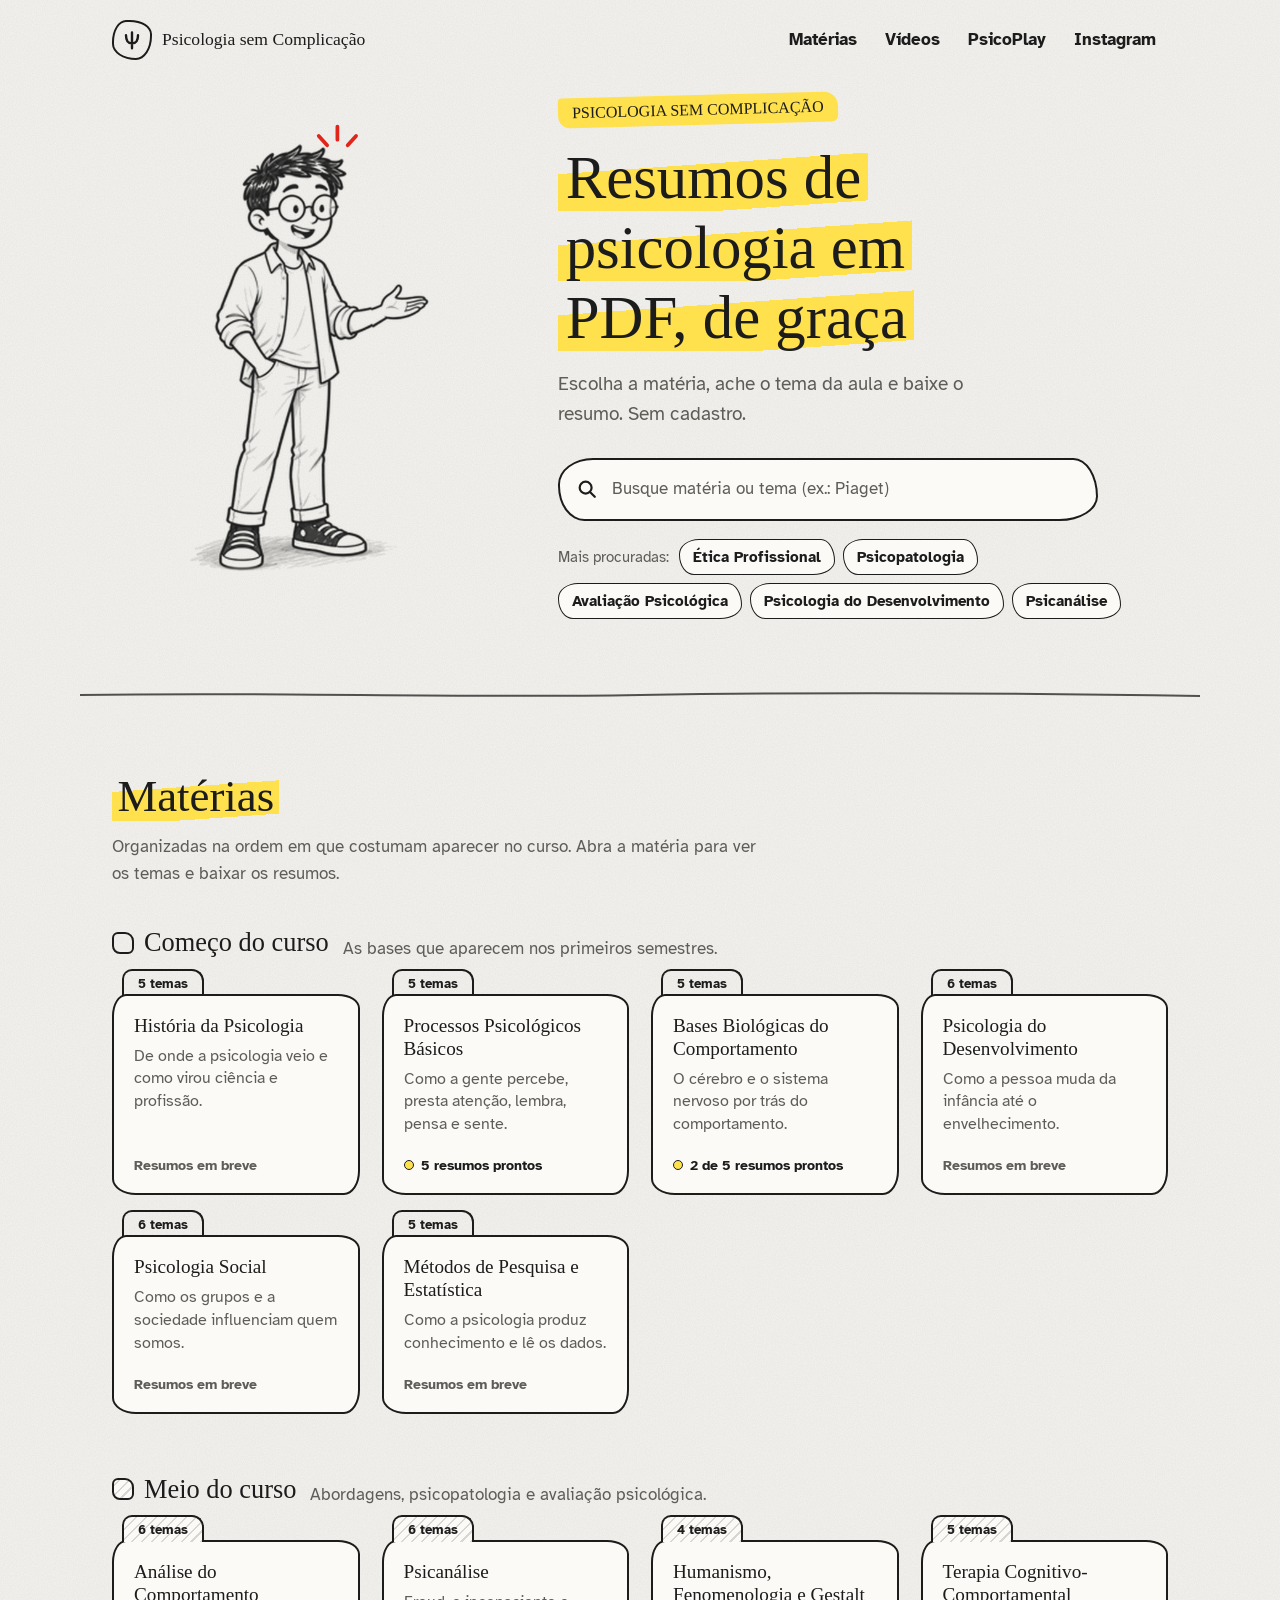
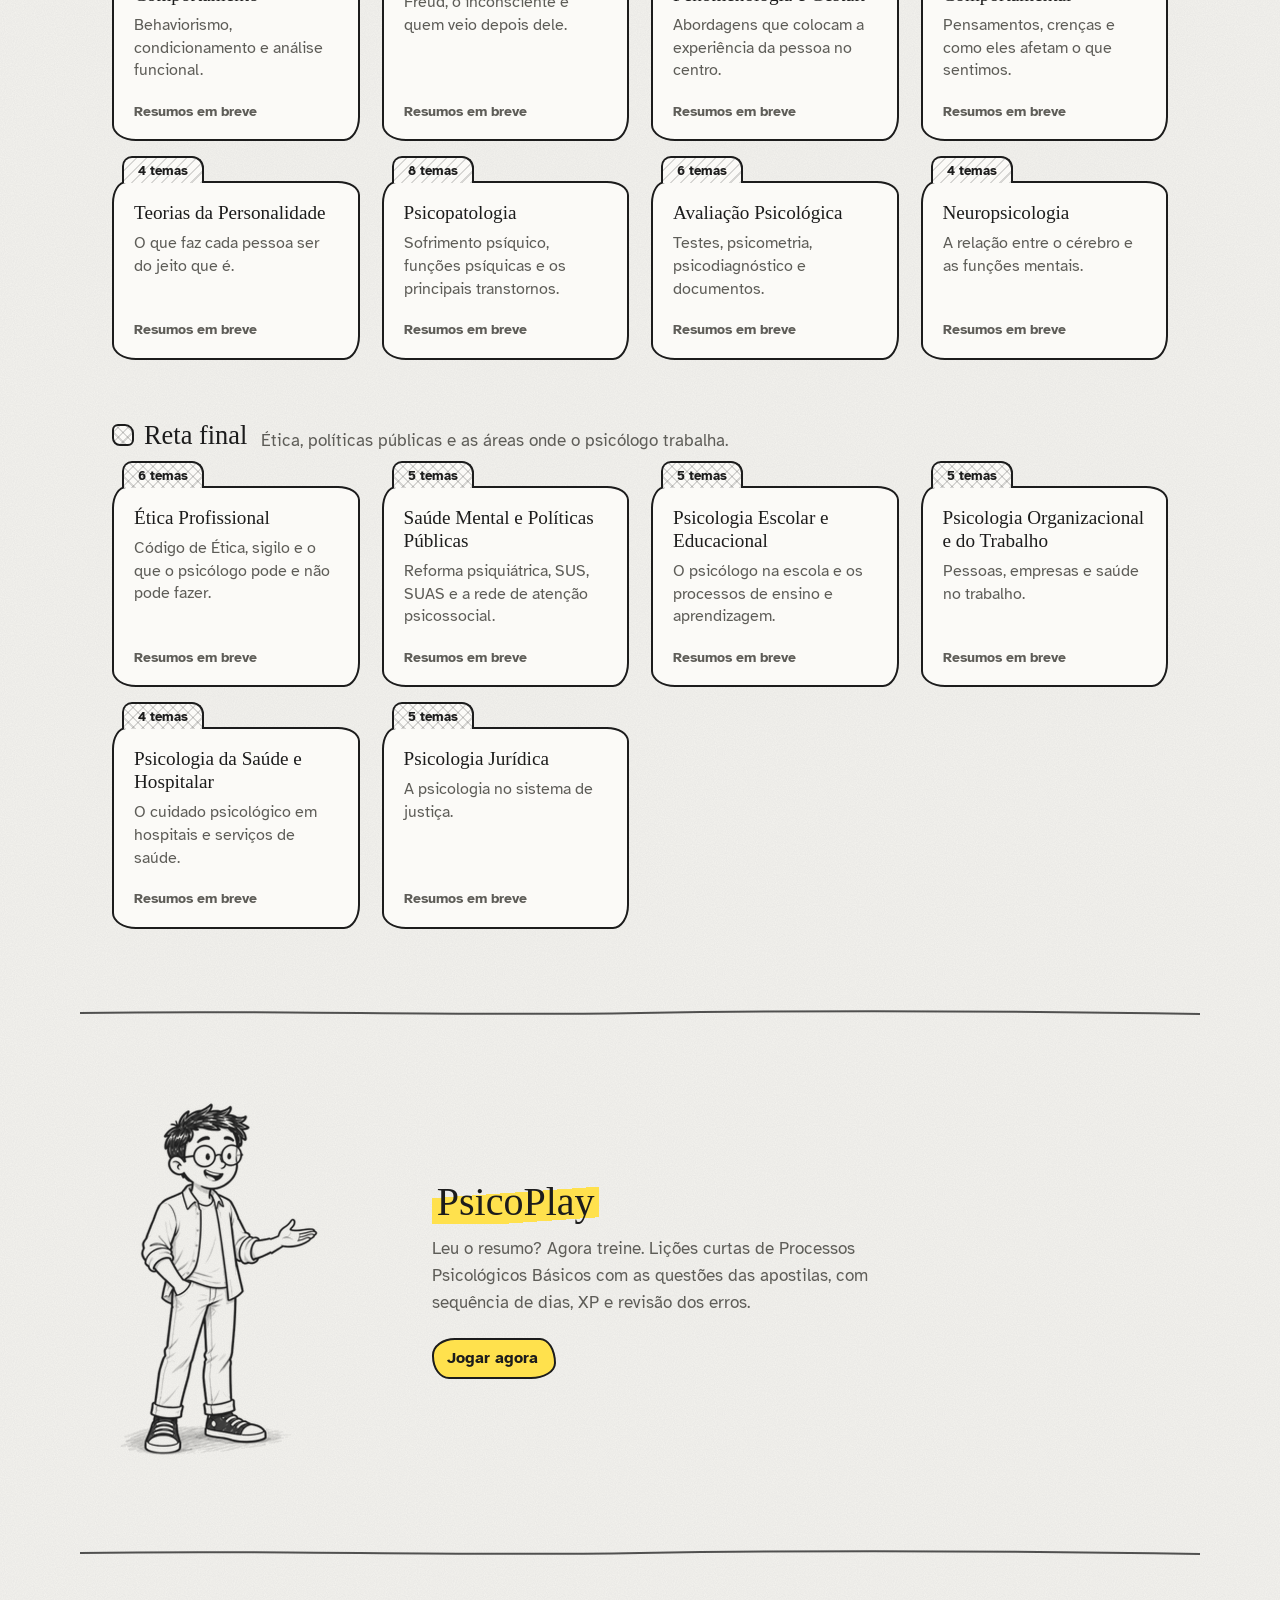
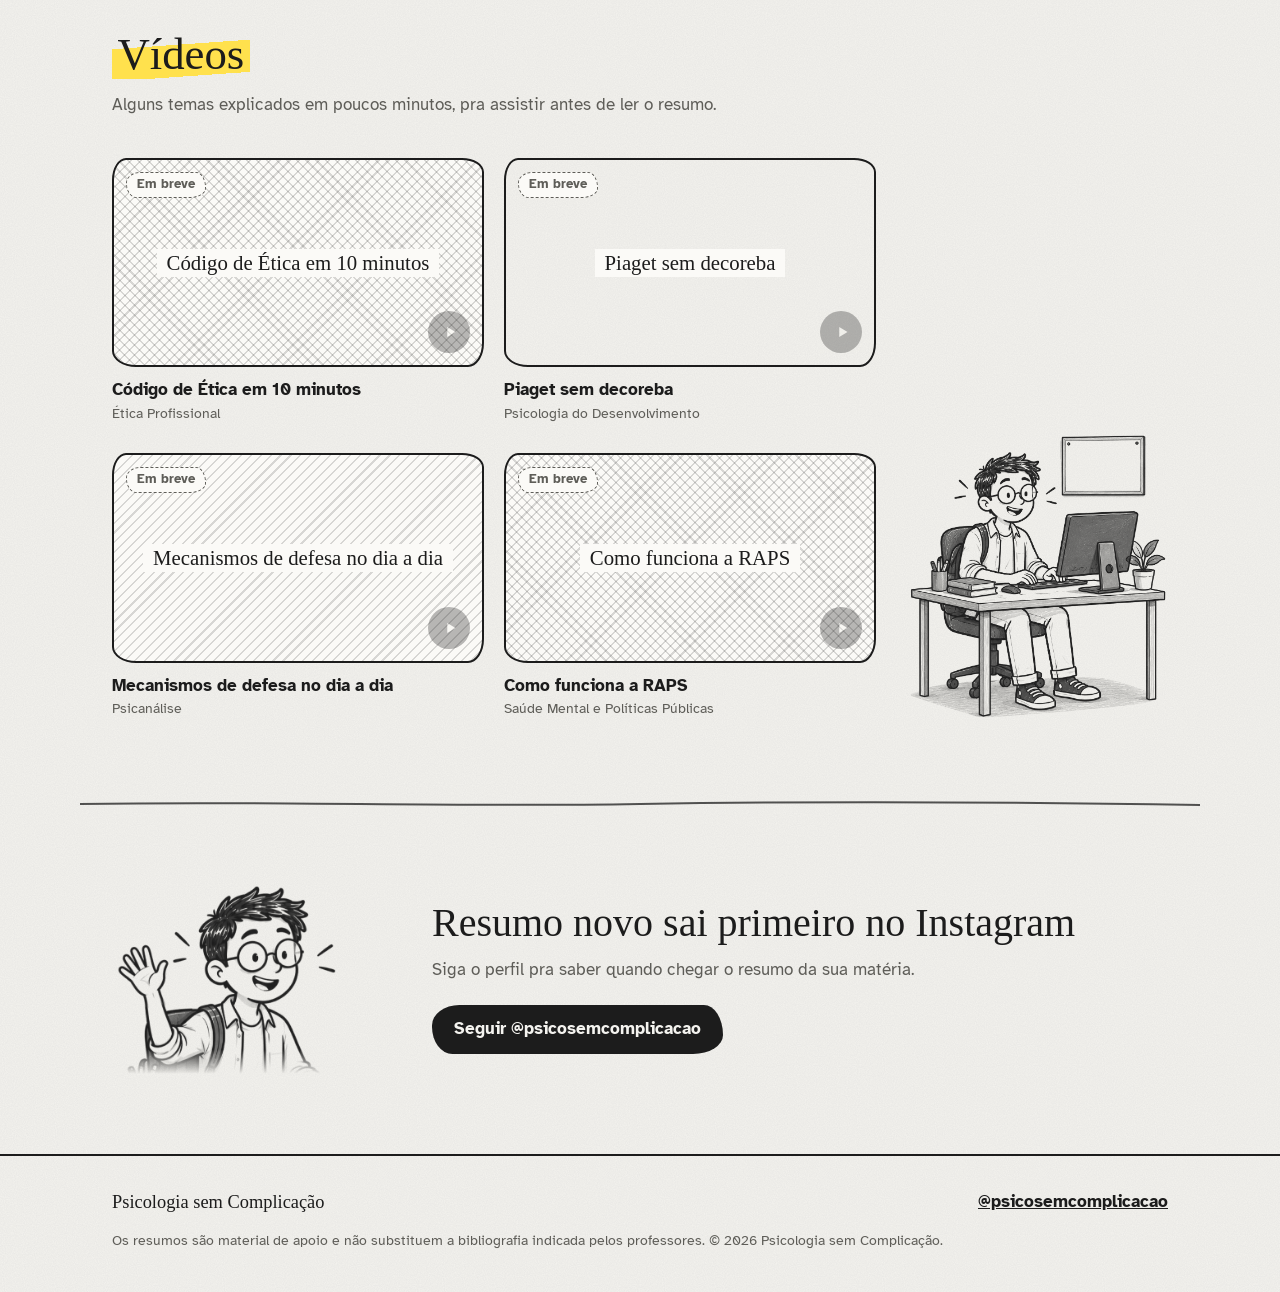
==== commit b99b652d: "Coloca o PsicoPlay no site Adiciona o jogo de lições de Processos Psicológicos Básicos em psicoplay." ====
--- a/index.html
+++ b/index.html
@@ -9,7 +9,10 @@
   <meta property="og:description" content="Resumos de psicologia em PDF para baixar de graça, organizados por matéria.">
   <meta property="og:image" content="img/mascote/apresentando.png">
   <meta name="theme-color" content="#F4F3EF">
-  <link rel="icon" href="img/favicon.svg" type="image/svg+xml">
+  <link rel="icon" href="favicon.ico?v=3" sizes="any">
+  <link rel="icon" href="img/icone-mascote-32.png" type="image/png" sizes="32x32">
+  <link rel="icon" href="img/icone-mascote-192.png" type="image/png" sizes="192x192">
+  <link rel="apple-touch-icon" sizes="180x180" href="img/icone-mascote-180.png">
   <link rel="preconnect" href="https://fonts.googleapis.com">
   <link rel="preconnect" href="https://fonts.gstatic.com" crossorigin>
   <link rel="stylesheet" href="https://fonts.googleapis.com/css2?family=Atkinson+Hyperlegible:wght@400;700&family=Permanent+Marker&display=swap">
@@ -29,6 +32,7 @@
       <nav class="menu" aria-label="Principal">
         <a href="#materias">Matérias</a>
         <a href="#videos">Vídeos</a>
+        <a href="psicoplay.html">PsicoPlay</a>
         <a href="https://www.instagram.com/psicosemcomplicacao/" target="_blank" rel="noopener">Instagram</a>
       </nav>
     </div>
@@ -72,6 +76,17 @@
       </div>
     </section>
 
+    <section class="secao" id="psicoplay" aria-labelledby="psicoplay-titulo">
+      <div class="container chamada-insta">
+        <img src="img/mascote/apresentando.png" alt="" width="440" height="748" loading="lazy">
+        <div>
+          <h2 id="psicoplay-titulo"><span class="marca-texto-fundo">PsicoPlay</span></h2>
+          <p>Leu o resumo? Agora treine. Lições curtas de Processos Psicológicos Básicos com as questões das apostilas, com sequência de dias, XP e revisão dos erros.</p>
+          <a class="botao-baixar" href="psicoplay.html">Jogar agora</a>
+        </div>
+      </div>
+    </section>
+
     <section class="secao" id="videos" aria-labelledby="videos-titulo">
       <div class="container videos-grade">
         <div>
--- a/css/estilo.css
+++ b/css/estilo.css
@@ -470,6 +470,9 @@
   align-items: end;
 }
 
+/* sem isso a lista que rola de lado estica a coluna e a página vaza no celular */
+.videos-grade > * { min-width: 0; }
+
 @media (min-width: 1000px) {
   .videos-grade { grid-template-columns: 1fr 260px; }
 }
@@ -812,3 +815,20 @@
     transition: none !important;
   }
 }
+
+/* Chamada para o PsicoPlay na página da matéria */
+.chamada-jogo {
+  display: flex;
+  flex-wrap: wrap;
+  align-items: center;
+  justify-content: space-between;
+  gap: 14px 20px;
+  margin-top: 32px;
+  padding: 20px 22px;
+  background: var(--papel-claro);
+  border: 2.5px solid var(--tinta);
+  border-radius: var(--rabisco);
+  box-shadow: 4px 5px 0 var(--tinta);
+}
+.chamada-jogo h2 { font-size: 1.5rem; }
+.chamada-jogo p { margin: 4px 0 0; color: var(--grafite); }
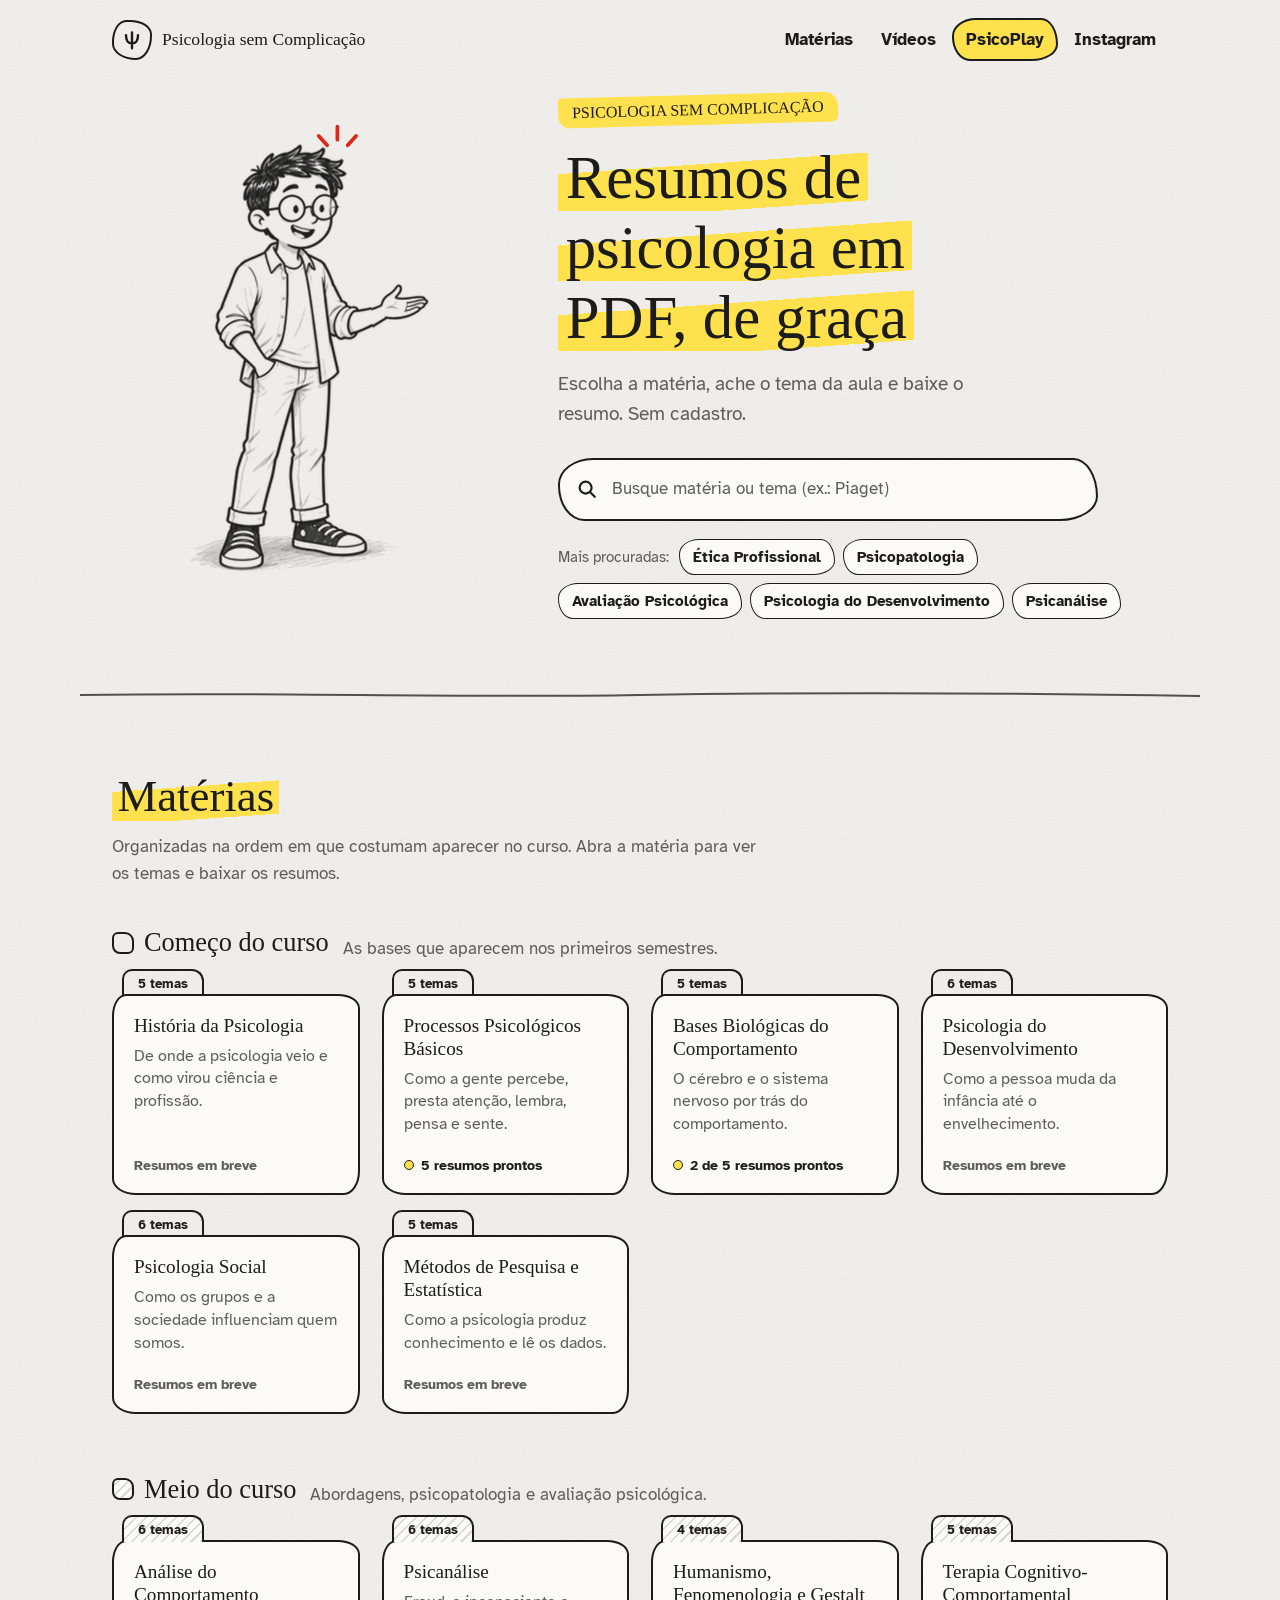
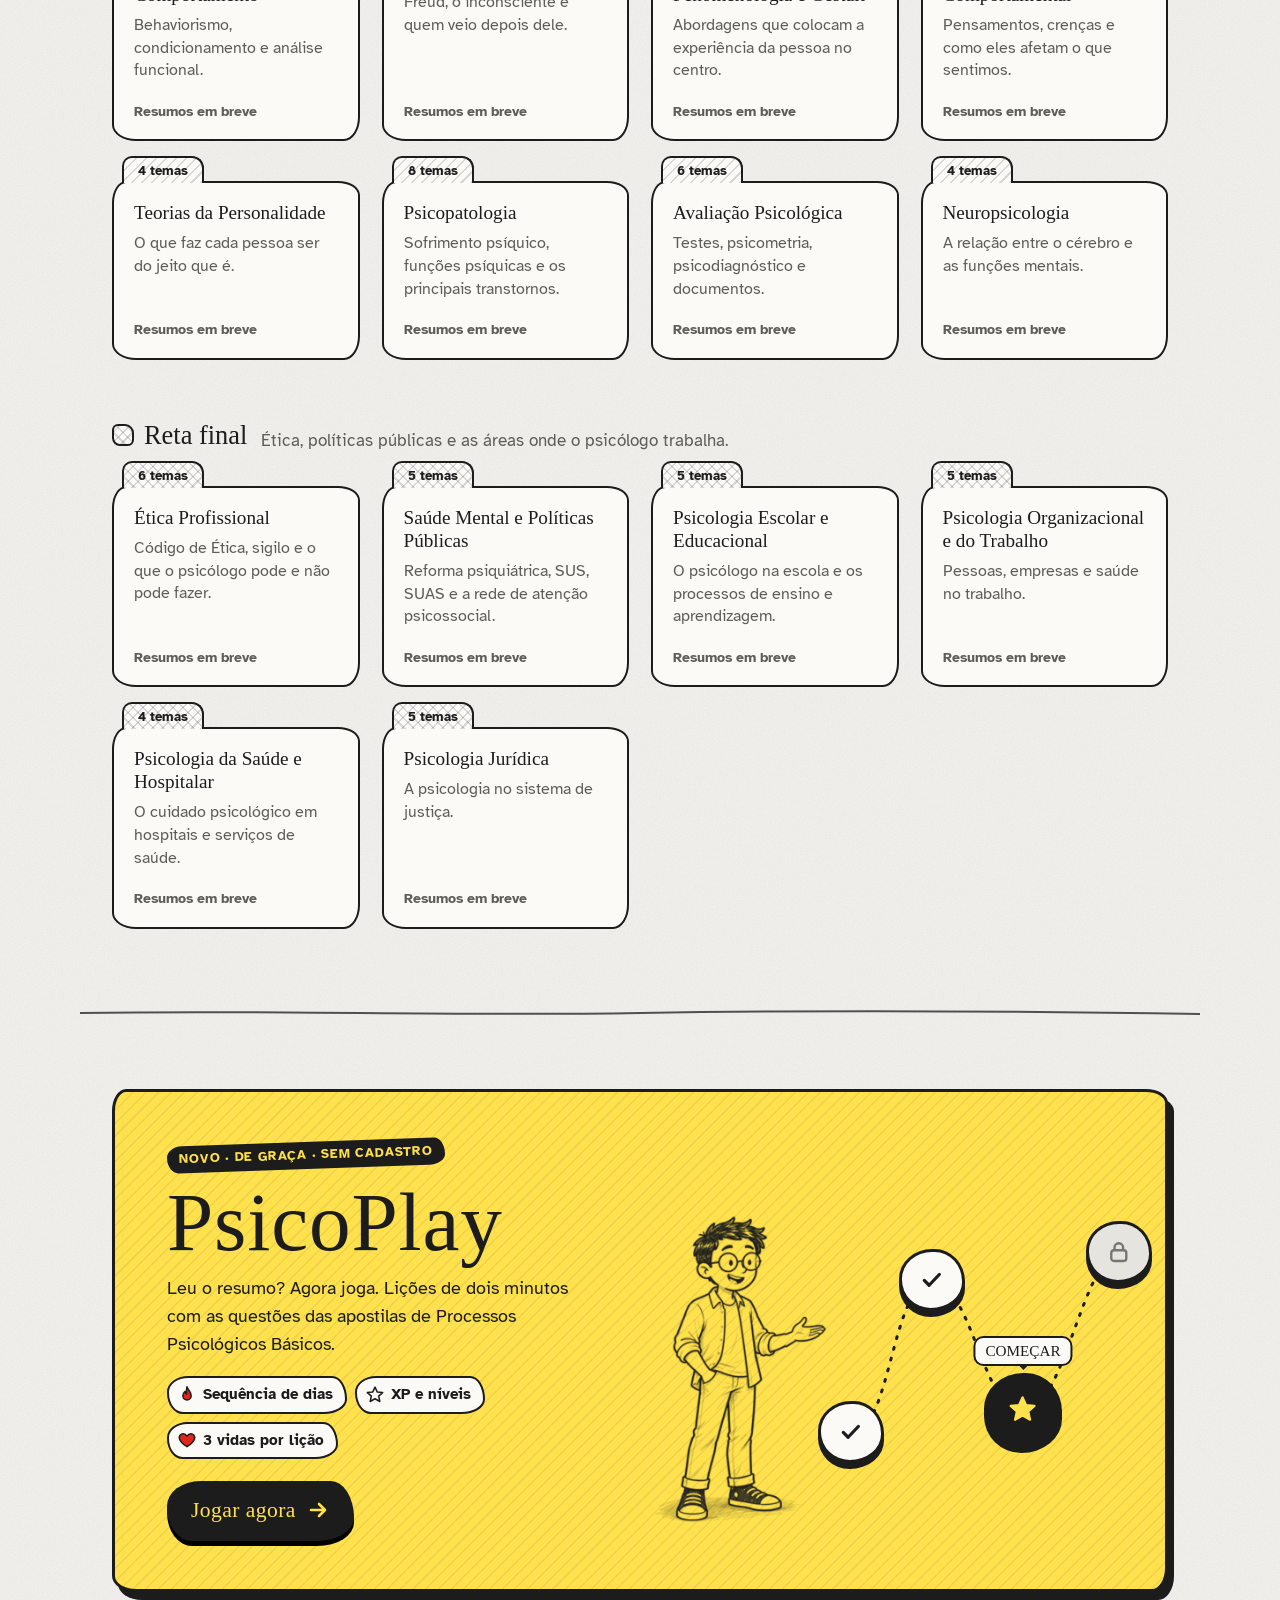
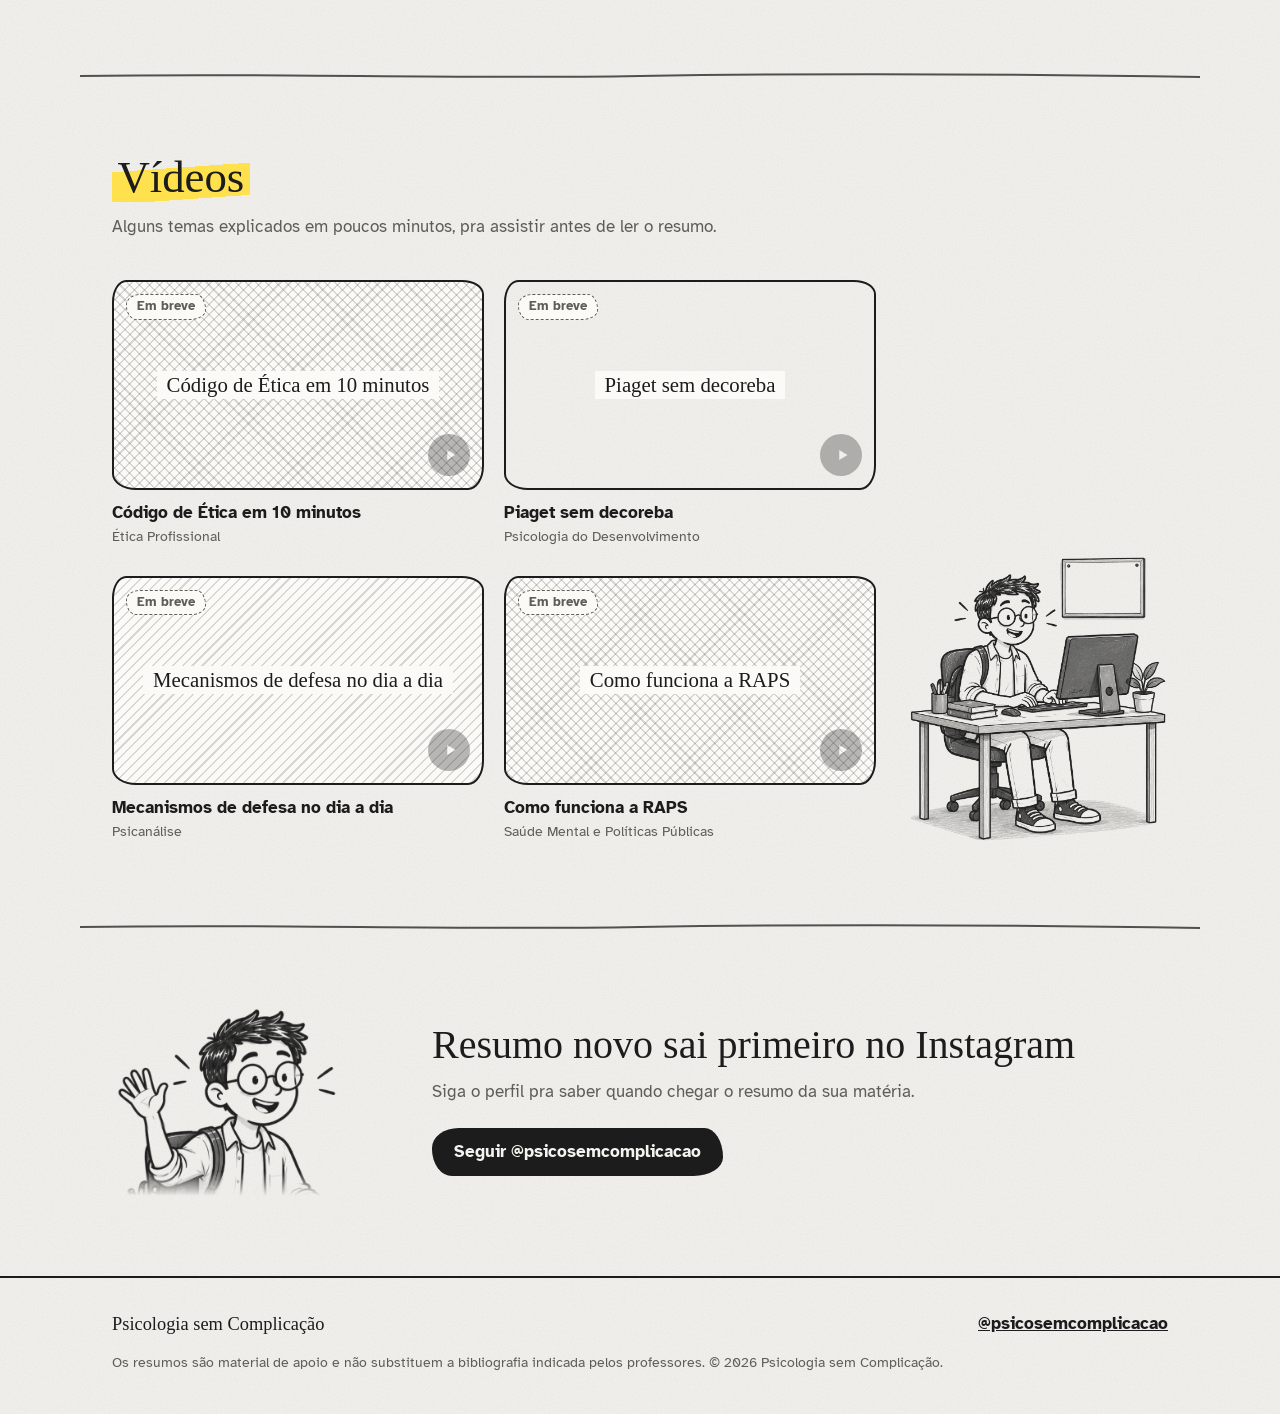
==== commit 1a8730d6: "Banner animado do PsicoPlay, transição e jogo instalável - Troca a chamada do PsicoPlay na página in" ====
--- a/index.html
+++ b/index.html
@@ -32,7 +32,7 @@
       <nav class="menu" aria-label="Principal">
         <a href="#materias">Matérias</a>
         <a href="#videos">Vídeos</a>
-        <a href="psicoplay.html">PsicoPlay</a>
+        <a class="menu-jogo" href="psicoplay.html">PsicoPlay</a>
         <a href="https://www.instagram.com/psicosemcomplicacao/" target="_blank" rel="noopener">Instagram</a>
       </nav>
     </div>
@@ -77,13 +77,33 @@
     </section>
 
     <section class="secao" id="psicoplay" aria-labelledby="psicoplay-titulo">
-      <div class="container chamada-insta">
-        <img src="img/mascote/apresentando.png" alt="" width="440" height="748" loading="lazy">
-        <div>
-          <h2 id="psicoplay-titulo"><span class="marca-texto-fundo">PsicoPlay</span></h2>
-          <p>Leu o resumo? Agora treine. Lições curtas de Processos Psicológicos Básicos com as questões das apostilas, com sequência de dias, XP e revisão dos erros.</p>
-          <a class="botao-baixar" href="psicoplay.html">Jogar agora</a>
-        </div>
+      <div class="container">
+        <a class="pp-banner" href="psicoplay.html">
+          <div class="pp-texto">
+            <p class="pp-selo">Novo · de graça · sem cadastro</p>
+            <h2 class="pp-titulo" id="psicoplay-titulo">PsicoPlay</h2>
+            <p class="pp-sub">Leu o resumo? Agora joga. Lições de dois minutos com as questões das apostilas de Processos Psicológicos Básicos.</p>
+            <ul class="pp-stats">
+              <li><svg viewBox="0 0 24 24" aria-hidden="true"><path d="M12 2c1 4 5 6 5 11a5 5 0 0 1-10 0c0-2.5 1.2-4 2.5-5.2.2 1.6 1 2.7 2 3.2C11 8 11 5 12 2z" fill="#E0261B" stroke="#1C1C1C" stroke-width="1.8" stroke-linejoin="round"/></svg>Sequência de dias</li>
+              <li><svg viewBox="0 0 24 24" aria-hidden="true"><path d="M12 2.5l2.8 6 6.4.6-4.8 4.3 1.4 6.4L12 16.5l-5.8 3.3 1.4-6.4L2.8 9.1l6.4-.6z" fill="#FBFAF7" stroke="#1C1C1C" stroke-width="1.8" stroke-linejoin="round"/></svg>XP e níveis</li>
+              <li><svg viewBox="0 0 24 24" aria-hidden="true"><path d="M12 20s-7.5-4.6-9-9.3C2 7.4 4.3 4.5 7.4 4.5c2 0 3.6 1.2 4.6 2.8 1-1.6 2.6-2.8 4.6-2.8 3.1 0 5.4 2.9 4.4 6.2-1.5 4.7-9 9.3-9 9.3z" fill="#E0261B" stroke="#1C1C1C" stroke-width="1.8" stroke-linejoin="round"/></svg>3 vidas por lição</li>
+            </ul>
+            <span class="pp-botao">Jogar agora<svg viewBox="0 0 24 24" aria-hidden="true"><path d="M5 12h13M13 6l6 6-6 6" fill="none" stroke="currentColor" stroke-width="2.6" stroke-linecap="round" stroke-linejoin="round"/></svg></span>
+          </div>
+
+          <div class="pp-trilha" aria-hidden="true">
+            <svg class="pp-caminho" viewBox="0 0 100 100" preserveAspectRatio="none" focusable="false">
+              <path class="pp-caminho-pc" d="M38 76 C 46 76, 46 34, 54 34 S 64 70, 72 70 S 84 26, 91 26"/>
+              <path class="pp-caminho-cel" d="M10 70 C 22 70, 22 32, 36 32 S 50 68, 64 68 S 78 30, 90 30"/>
+            </svg>
+            <span class="pp-no pp-feito" style="--i:0"><svg viewBox="0 0 24 24"><path d="M5 12.5l4.5 4.5L19 7" fill="none" stroke="#1C1C1C" stroke-width="3" stroke-linecap="round" stroke-linejoin="round"/></svg></span>
+            <span class="pp-no pp-feito" style="--i:1"><svg viewBox="0 0 24 24"><path d="M5 12.5l4.5 4.5L19 7" fill="none" stroke="#1C1C1C" stroke-width="3" stroke-linecap="round" stroke-linejoin="round"/></svg></span>
+            <span class="pp-no pp-atual" style="--i:2"><span class="pp-tag">COMEÇAR</span><svg viewBox="0 0 24 24"><path d="M12 2.5l2.8 6 6.4.6-4.8 4.3 1.4 6.4L12 16.5l-5.8 3.3 1.4-6.4L2.8 9.1l6.4-.6z" fill="#FFE14D" stroke="#FFE14D" stroke-width="1.6" stroke-linejoin="round"/></svg></span>
+            <span class="pp-no pp-trancado" style="--i:3"><svg viewBox="0 0 24 24"><rect x="5" y="10.5" width="14" height="10" rx="2.5" fill="none" stroke="#1C1C1C" stroke-width="2.2"/><path d="M8 10.5V8a4 4 0 0 1 8 0v2.5" fill="none" stroke="#1C1C1C" stroke-width="2.2"/></svg></span>
+            <span class="pp-xp">+10 XP</span>
+            <img class="pp-mascote" src="img/mascote/apresentando.png" alt="" width="440" height="748" loading="lazy">
+          </div>
+        </a>
       </div>
     </section>
 
--- a/css/estilo.css
+++ b/css/estilo.css
@@ -169,10 +169,17 @@
 }
 .menu a:hover { text-decoration: underline; text-decoration-thickness: 2px; text-underline-offset: 5px; }
 
+.menu .menu-jogo { background: var(--marca-texto); border: 2px solid var(--tinta); padding-block: 6px; }
+.menu .menu-jogo:hover { background: var(--marca-texto-forte); }
+
 @media (max-width: 600px) {
   .marca-nome { font-size: 1.05rem; max-width: 10ch; }
   .menu a { padding: 8px 9px; font-size: 0.95rem; }
   .menu a[target="_blank"] { display: none; }
+}
+
+@media (max-width: 460px) {
+  .menu a[href$="#videos"] { display: none; }
 }
 
 /* ---------- hero ---------- */
@@ -806,6 +813,252 @@
 
 .rodape a { font-weight: 700; }
 
+/* ---------- banner do PsicoPlay ---------- */
+
+.pp-banner {
+  position: relative;
+  display: grid;
+  gap: 8px;
+  padding: 28px 22px 0;
+  overflow: hidden;
+  color: var(--tinta);
+  text-decoration: none;
+  background-color: var(--marca-texto);
+  background-image: repeating-linear-gradient(-45deg, rgba(28, 28, 28, .07) 0 1.5px, transparent 1.5px 9px);
+  border: 3px solid var(--tinta);
+  border-radius: var(--rabisco);
+  box-shadow: 6px 8px 0 var(--tinta);
+  transition: transform .2s cubic-bezier(.3, 1.4, .5, 1), box-shadow .2s;
+}
+.pp-banner:hover { transform: translate(-3px, -4px); box-shadow: 10px 13px 0 var(--tinta); }
+.pp-banner:active { transform: translate(3px, 4px); box-shadow: 2px 3px 0 var(--tinta); }
+.pp-banner:focus-visible { outline: 4px solid var(--tinta); outline-offset: 6px; }
+
+.pp-texto { position: relative; z-index: 1; }
+
+.pp-selo {
+  display: inline-block;
+  padding: 3px 12px;
+  font-size: .82rem;
+  font-weight: 700;
+  letter-spacing: .06em;
+  text-transform: uppercase;
+  color: var(--marca-texto);
+  background: var(--tinta);
+  border-radius: var(--rabisco-pilula);
+  transform: rotate(-2deg);
+}
+
+.pp-titulo {
+  margin-top: 14px;
+  font-size: clamp(3rem, 6vw + 1rem, 5.2rem);
+  line-height: .95;
+  letter-spacing: .01em;
+}
+
+.pp-sub { margin-top: 12px; max-width: 34ch; font-size: 1.1rem; }
+
+.pp-stats {
+  display: flex;
+  flex-wrap: wrap;
+  gap: 8px;
+  margin: 18px 0 0;
+  padding: 0;
+  list-style: none;
+}
+.pp-stats li {
+  display: flex;
+  align-items: center;
+  gap: 6px;
+  padding: 5px 12px 5px 8px;
+  font-size: .92rem;
+  font-weight: 700;
+  background: var(--papel-claro);
+  border: 2px solid var(--tinta);
+  border-radius: var(--rabisco-pilula);
+}
+.pp-stats svg { width: 20px; height: 20px; }
+
+.pp-botao {
+  display: inline-flex;
+  align-items: center;
+  gap: 10px;
+  margin-top: 22px;
+  padding: 12px 24px 13px;
+  font-family: var(--fonte-titulo);
+  font-size: 1.35rem;
+  letter-spacing: .02em;
+  color: var(--marca-texto);
+  background: var(--tinta);
+  border-radius: var(--rabisco-pilula);
+  box-shadow: 0 5px 0 #000;
+}
+.pp-botao svg { width: 24px; height: 24px; transition: transform .2s; }
+.pp-banner:hover .pp-botao svg { transform: translateX(5px); }
+
+/* trilha desenhada */
+.pp-trilha { position: relative; height: 210px; margin: 0 -22px; }
+
+.pp-caminho { position: absolute; inset: 0; width: 100%; height: 100%; overflow: visible; }
+.pp-caminho path {
+  fill: none;
+  stroke: var(--tinta);
+  stroke-width: 3;
+  stroke-dasharray: 2 9;
+  stroke-linecap: round;
+  vector-effect: non-scaling-stroke;
+}
+.pp-caminho-pc { display: none; }
+
+.pp-no {
+  --tam: 58px;
+  position: absolute;
+  left: calc(var(--x) - var(--tam) / 2);
+  top: calc(var(--y) - var(--tam) / 2);
+  display: grid;
+  place-items: center;
+  width: var(--tam);
+  height: calc(var(--tam) - 4px);
+  background: var(--papel-claro);
+  border: 3px solid var(--tinta);
+  border-radius: 50% 46% 52% 48% / 48% 52% 46% 50%;
+  box-shadow: 0 6px 0 var(--tinta);
+}
+.pp-no svg { width: 46%; height: 46%; }
+.pp-no:nth-of-type(1) { --x: 10%; --y: 70%; }
+.pp-no:nth-of-type(2) { --x: 36%; --y: 32%; }
+.pp-no:nth-of-type(3) { --x: 64%; --y: 68%; }
+.pp-no:nth-of-type(4) { --x: 90%; --y: 30%; }
+.pp-atual { --tam: 68px; background: var(--tinta); }
+.pp-trancado { background: #E6E4DE; }
+.pp-trancado svg { opacity: .55; }
+
+.pp-tag {
+  position: absolute;
+  bottom: calc(100% + 10px);
+  left: 50%;
+  padding: 1px 10px;
+  font-family: var(--fonte-titulo);
+  font-size: .95rem;
+  white-space: nowrap;
+  background: var(--papel-claro);
+  border: 2px solid var(--tinta);
+  border-radius: 10px;
+  transform: translateX(-50%);
+  animation: pp-boia 1.6s ease-in-out infinite;
+}
+.pp-tag::after {
+  content: "";
+  position: absolute;
+  top: 100%;
+  left: 50%;
+  margin-left: -6px;
+  border: 6px solid transparent;
+  border-top-color: var(--tinta);
+  border-bottom: 0;
+}
+
+.pp-xp {
+  position: absolute;
+  left: calc(36% + 24px);
+  top: calc(32% - 54px);
+  padding: 2px 9px;
+  font-weight: 700;
+  font-size: .9rem;
+  background: var(--papel-claro);
+  border: 2px solid var(--tinta);
+  border-radius: 8px;
+  animation: pp-sobe 2.8s ease-out infinite;
+}
+
+.pp-mascote { display: none; }
+
+.pp-banner:hover .pp-atual { animation: pp-pulo .5s cubic-bezier(.3, 1.6, .5, 1); }
+
+@media (min-width: 880px) {
+  .pp-banner { grid-template-columns: 1fr 1.05fr; align-items: center; padding: 48px 0 48px 52px; }
+  .pp-trilha { height: 360px; margin: -48px 0; }
+  .pp-caminho-pc { display: block; }
+  .pp-caminho-cel { display: none; }
+  .pp-no { --tam: 66px; }
+  .pp-atual { --tam: 78px; }
+  .pp-no:nth-of-type(1) { --x: 38%; --y: 76%; }
+  .pp-no:nth-of-type(2) { --x: 54%; --y: 34%; }
+  .pp-no:nth-of-type(3) { --x: 72%; --y: 70%; }
+  .pp-no:nth-of-type(4) { --x: 91%; --y: 26%; }
+  .pp-xp { left: calc(54% + 30px); top: calc(34% - 62px); }
+  .pp-mascote {
+    display: block;
+    position: absolute;
+    left: -2%;
+    bottom: -14px;
+    width: auto;
+    height: 330px;
+    transform-origin: bottom center;
+    transition: transform .3s cubic-bezier(.3, 1.5, .5, 1);
+  }
+  .pp-banner:hover .pp-mascote { transform: rotate(-3deg) translateY(-6px); }
+}
+
+/* entrada quando o banner aparece na tela (só com JavaScript) */
+.pp-banner.anima .pp-no,
+.pp-banner.anima .pp-xp,
+.pp-banner.anima .pp-mascote { opacity: 0; }
+.pp-banner.anima .pp-caminho { clip-path: inset(0 100% 0 0); }
+.pp-banner.anima.visivel .pp-caminho { clip-path: inset(0 0 0 0); transition: clip-path 1s cubic-bezier(.6, 0, .3, 1) .1s; }
+.pp-banner.anima.visivel .pp-no { opacity: 1; animation: pp-surge .5s cubic-bezier(.3, 1.7, .5, 1) both; animation-delay: calc(.25s + var(--i) * .17s); }
+.pp-banner.anima.visivel .pp-xp { opacity: 1; animation: pp-sobe 2.8s ease-out 1.2s infinite both; }
+.pp-banner.anima.visivel .pp-mascote { opacity: 1; animation: pp-espia .6s cubic-bezier(.3, 1.4, .5, 1) .1s both; }
+
+@keyframes pp-boia { 0%, 100% { transform: translate(-50%, 0); } 50% { transform: translate(-50%, -5px); } }
+@keyframes pp-pulo { 0%, 100% { transform: none; } 40% { transform: translateY(-12px) rotate(-6deg); } }
+@keyframes pp-surge { from { opacity: 0; transform: scale(.2) rotate(-20deg); } to { opacity: 1; transform: none; } }
+@keyframes pp-espia { from { opacity: 0; transform: translateY(70px); } to { opacity: 1; transform: none; } }
+@keyframes pp-sobe {
+  0%, 55% { opacity: 0; transform: translateY(14px) scale(.8); }
+  65% { opacity: 1; transform: none; }
+  90% { opacity: 1; transform: translateY(-6px); }
+  100% { opacity: 0; transform: translateY(-12px); }
+}
+
+/* cortina de marca-texto que leva para o jogo */
+.pp-cortina {
+  position: fixed;
+  inset: 0;
+  z-index: 1000;
+  overflow: hidden;
+  pointer-events: none;
+}
+.pp-cortina i {
+  position: absolute;
+  top: -10%;
+  bottom: -10%;
+  left: -20%;
+  width: 140%;
+  transform: translateX(-120%) skewX(-14deg);
+}
+.pp-cortina .pp-c1 { background: var(--marca-texto); }
+.pp-cortina .pp-c2 { background: var(--tinta); }
+.pp-cortina-logo {
+  position: absolute;
+  inset: 0;
+  display: grid;
+  place-content: center;
+  justify-items: center;
+  gap: 6px;
+  font-family: var(--fonte-titulo);
+  font-size: clamp(2.6rem, 8vw, 4.5rem);
+  color: var(--marca-texto);
+  opacity: 0;
+}
+.pp-cortina-logo small { font-family: var(--fonte-texto); font-size: 1rem; font-weight: 700; color: var(--papel); }
+.pp-cortina.ativa { pointer-events: auto; }
+.pp-cortina.ativa .pp-c1 { animation: pp-varre .55s cubic-bezier(.7, 0, .3, 1) both; }
+.pp-cortina.ativa .pp-c2 { animation: pp-varre .55s cubic-bezier(.7, 0, .3, 1) .12s both; }
+.pp-cortina.ativa .pp-cortina-logo { animation: pp-logo .35s ease-out .45s both; }
+@keyframes pp-varre { to { transform: translateX(0) skewX(-14deg); } }
+@keyframes pp-logo { from { opacity: 0; transform: scale(.85) rotate(-3deg); } to { opacity: 1; transform: none; } }
+
 /* ---------- movimento reduzido ---------- */
 
 @media (prefers-reduced-motion: reduce) {
